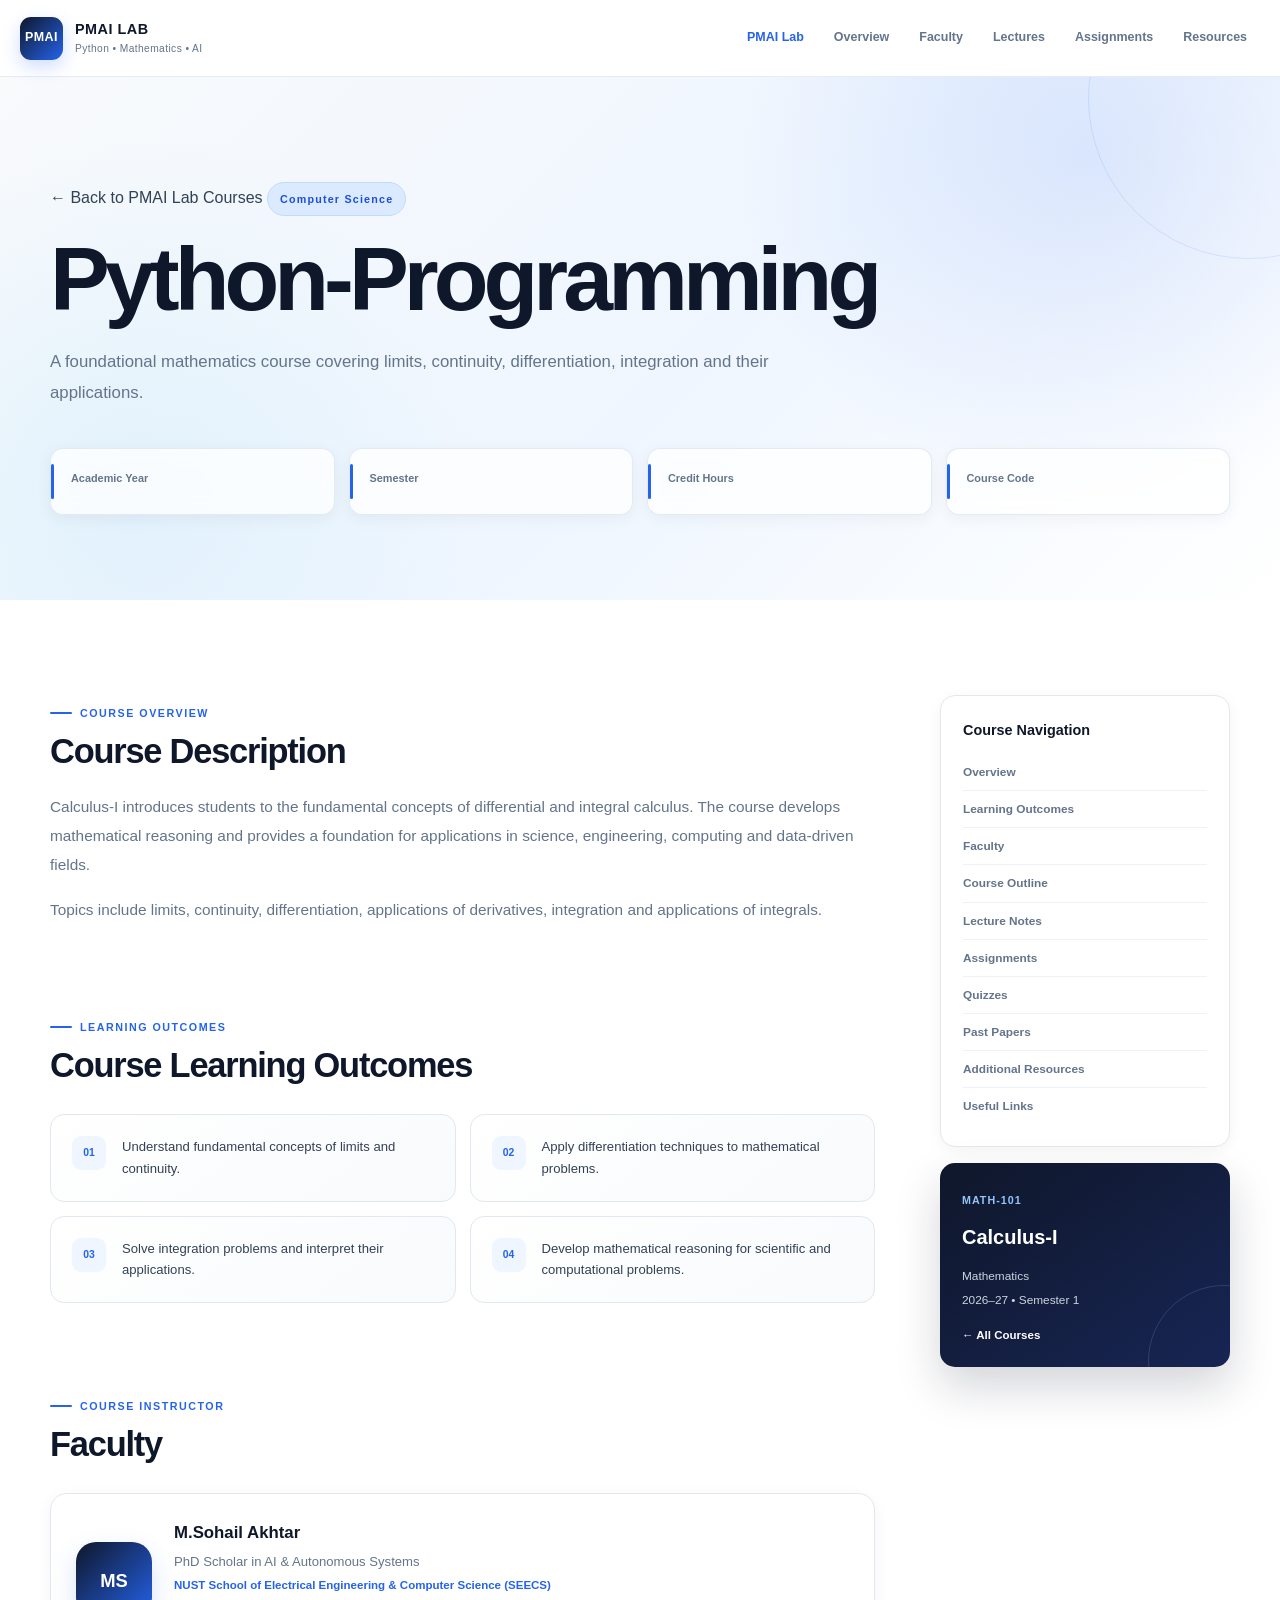
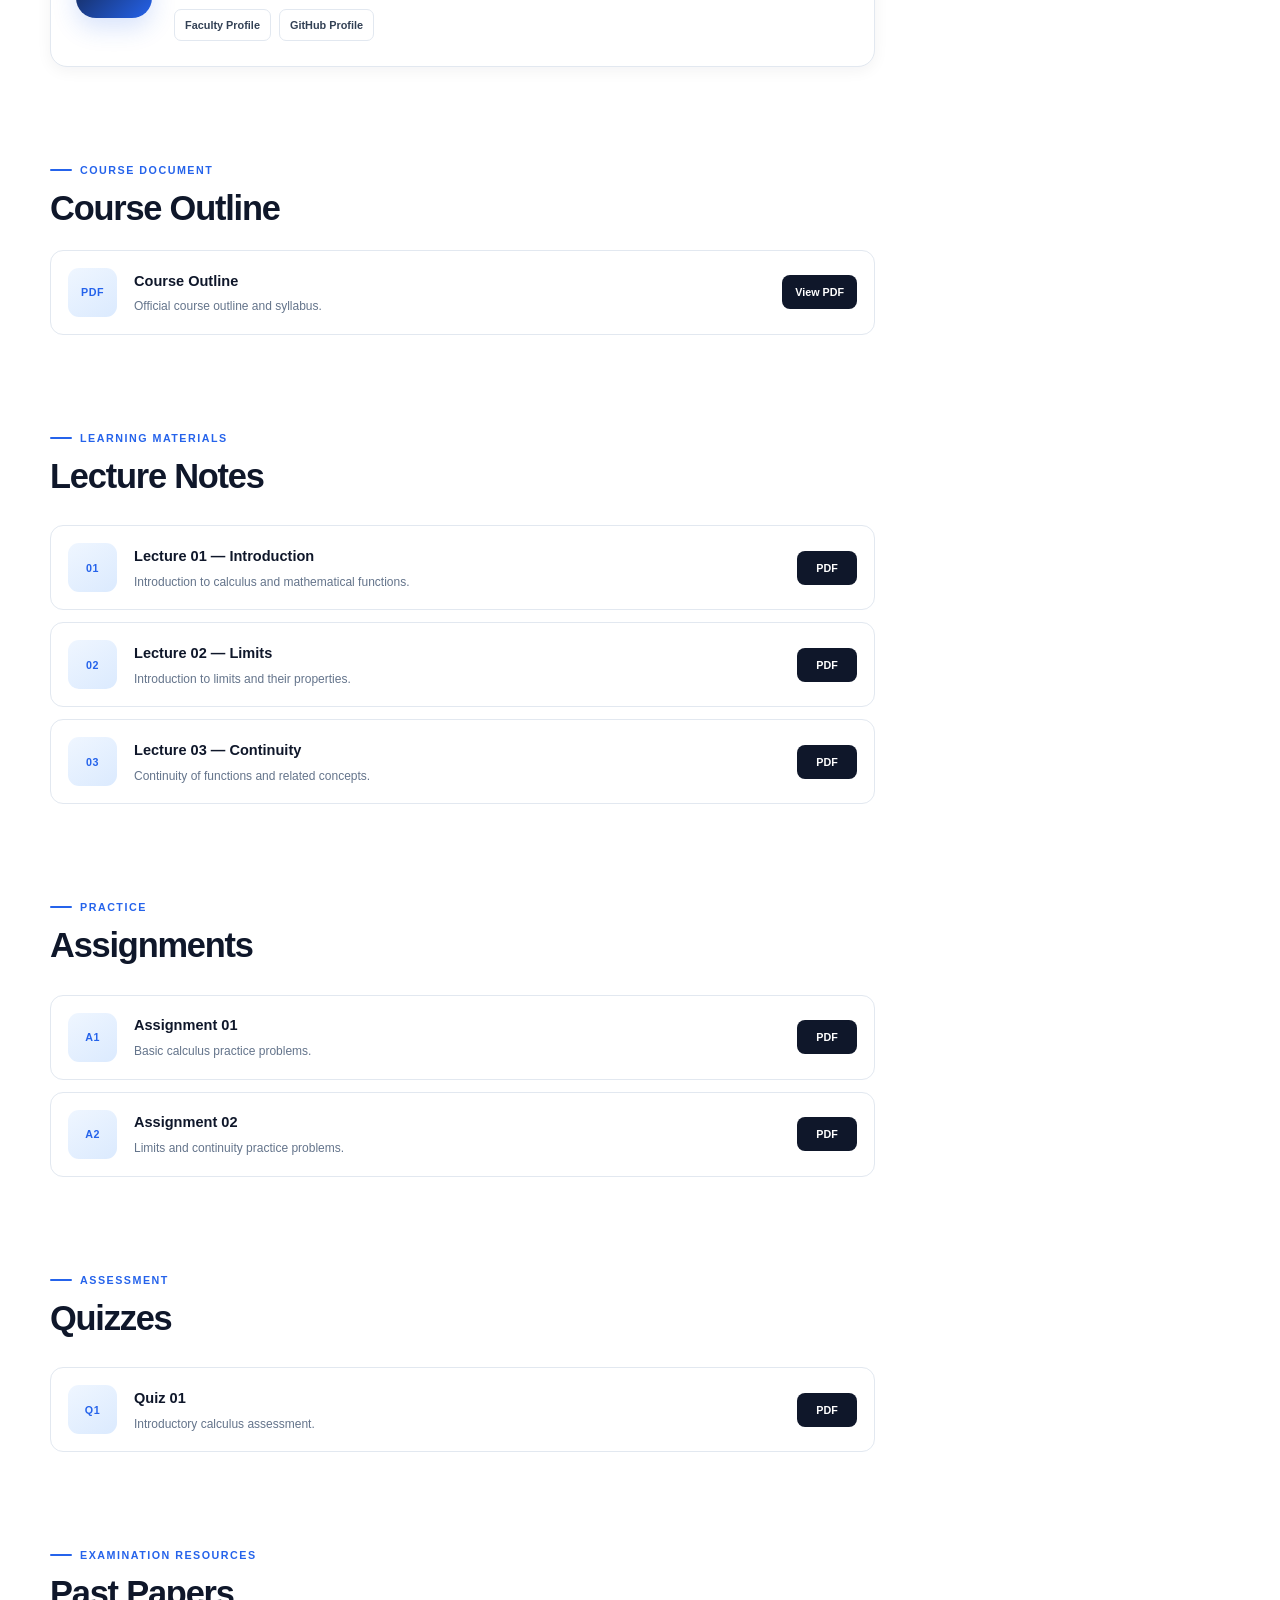
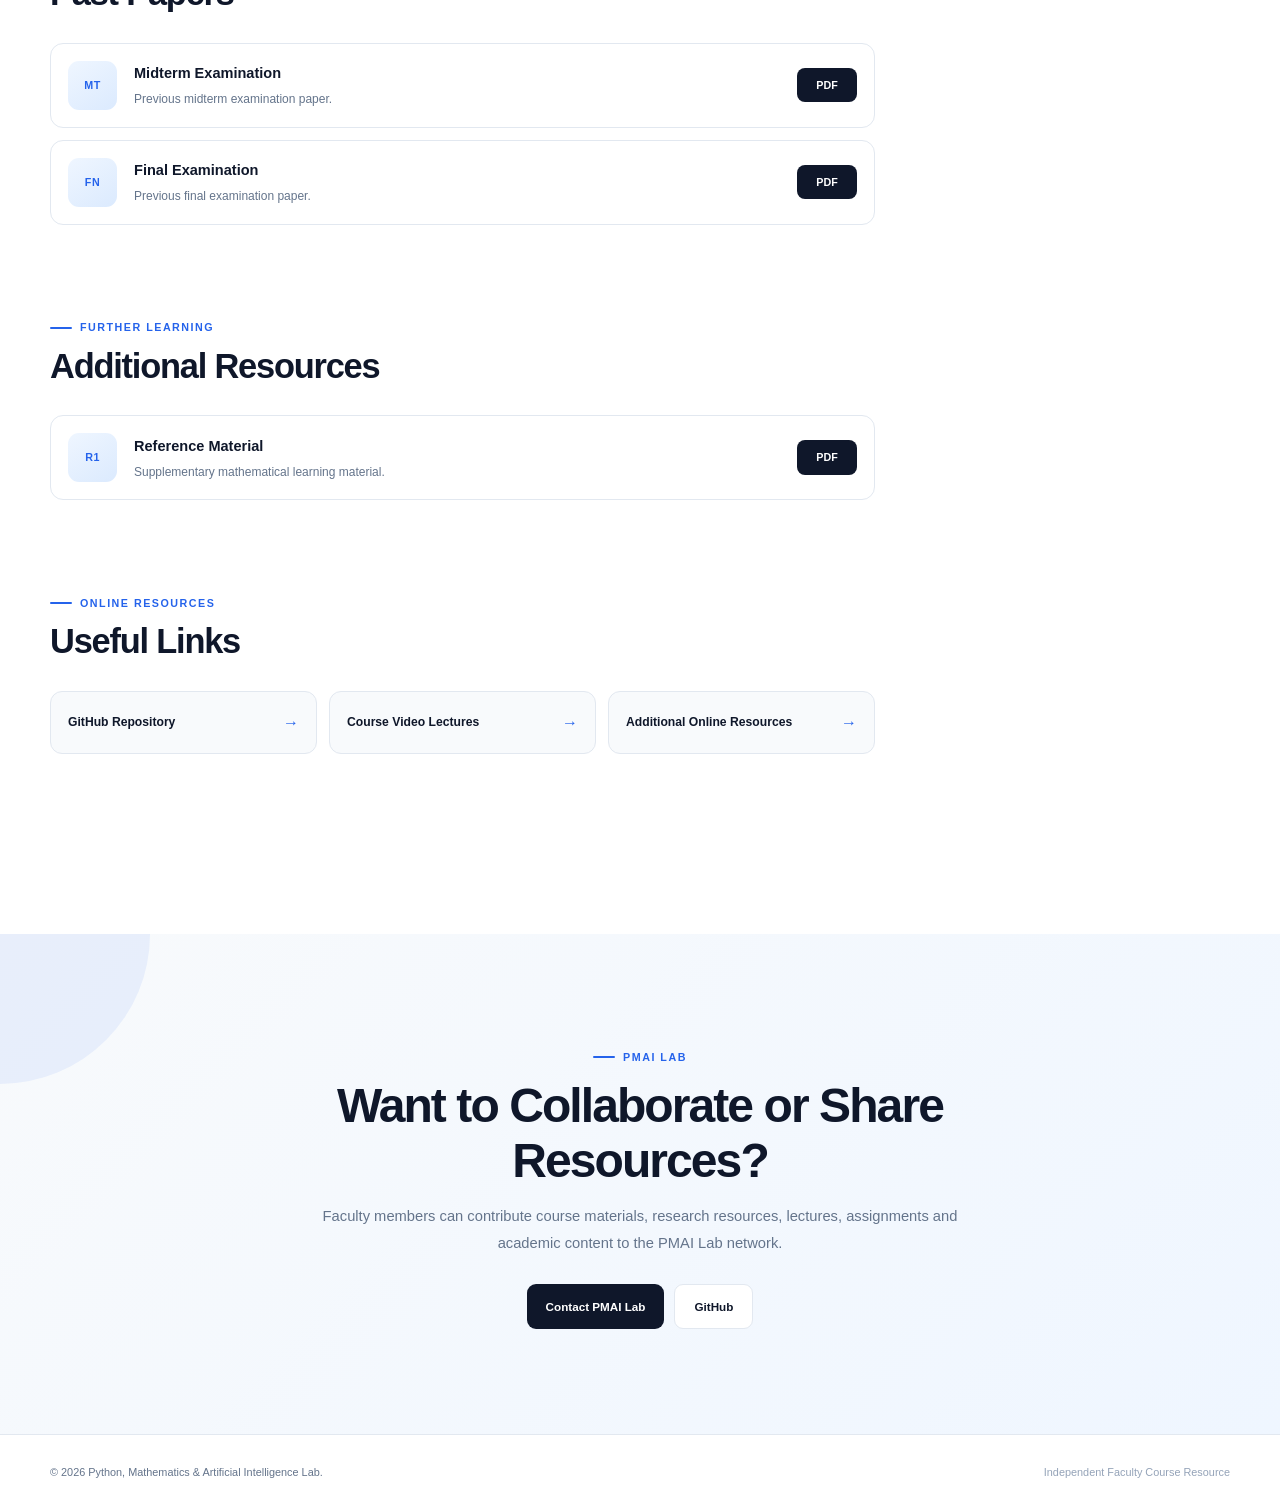
==== index.html @ dc4dfc59 "Revise PMAI Lab link and class attributes Updated PMAI Lab link and modified class names for better " ====
<!DOCTYPE html>
<html lang="en">

<head>

    <!-- =====================================================
         PMAI LAB — PORTABLE COURSE PAGE
         Version 1.0
    ====================================================== -->

    <meta charset="UTF-8">

    <meta name="viewport"
          content="width=device-width, initial-scale=1.0">

    <!-- =====================================================
         EDIT COURSE INFORMATION HERE
    ====================================================== -->

    <title>
        Python-Programming | PMAI Lab
    </title>

    <meta name="description"
          content="Python-Programming course page. Access course outline, lecture notes, assignments, quizzes, past papers and additional resources.">

    <meta name="keywords"
          content="Python-Programming, Computer Science, PMAI Lab, lecture notes, assignments, quizzes">

    <meta name="author"
          content="PMAI Lab Faculty">

    <meta name="robots"
          content="index, follow">


    <!-- =====================================================
         CSS
         IMPORTANT:
         Keep course-page.css in the SAME folder.
    ====================================================== -->

    <link rel="stylesheet"
          href="course-page.css">


</head>


<body>


    <!-- =====================================================
                         NAVIGATION
    ====================================================== -->

    <header class="course-header">

        <nav class="course-navbar">

            <div class="course-nav-container">


                <!-- =================================================
                             PMAI LAB BRAND
                ================================================== -->

                <a href="https://python-mathematics-ai-lab.github.io/courses/"
                   class="course-brand">

                    <span class="brand-symbol">
                        PMAI
                    </span>

                    <span class="brand-text">

                        <strong>
                            PMAI LAB
                        </strong>

                        <small>
                            Python • Mathematics • AI
                        </small>

                    </span>

                </a>


                <!-- =================================================
                             MOBILE MENU
                ================================================== -->

                <button
                    class="course-menu-toggle"
                    id="course-menu-toggle"
                    type="button"
                    aria-label="Open navigation menu"
                    aria-expanded="false">

                    ☰

                </button>


                <!-- =================================================
                             NAVIGATION LINKS
                ================================================== -->

                <ul class="course-nav-menu"
                    id="course-nav-menu">

                    <li>
    <a href="https://python-mathematics-ai-lab.github.io/"
       class="PMAI Lab"
       target="_blank"
       rel="noopener noreferrer">
        PMAI Lab
    </a>
</li>

                    <li>
                        <a href="#overview">
                            Overview
                        </a>
                    </li>

                    <li>
                        <a href="#faculty">
                            Faculty
                        </a>
                    </li>

                    <li>
                        <a href="#lectures">
                            Lectures
                        </a>
                    </li>

                    <li>
                        <a href="#assignments">
                            Assignments
                        </a>
                    </li>

                    <li>
                        <a href="#resources">
                            Resources
                        </a>
                    </li>

                </ul>

            </div>

        </nav>

    </header>



    <!-- =====================================================
                         MAIN CONTENT
    ====================================================== -->

    <main>


        <!-- =================================================
                         COURSE HERO
        ================================================== -->

        <section class="course-page-hero">

            <div class="course-container">


                <!-- BACK TO PMAI LAB -->

                <a
                    href="https://python-mathematics-ai-lab.github.io/courses.html"
                    class="Course"
   target="_blank"
   rel="noopener noreferrer">
     

                    ← Back to PMAI Lab Courses

                </a>


                <!-- COURSE CATEGORY -->

                <span class="course-label">
                    Computer Science
                </span>


                <!-- COURSE TITLE -->

                <h1>
                    Python-Programming
                </h1>


                <!-- COURSE CODE -->

                <p class="course-code">
                    
                </p>


                <!-- COURSE INTRODUCTION -->

                <p class="course-introduction">

                    A foundational mathematics course covering
                    limits, continuity, differentiation,
                    integration and their applications.

                </p>


                <!-- =================================================
                             COURSE META
                ================================================== -->

                <div class="course-meta-grid">


                    <div class="meta-card">

                        <span>
                            Academic Year
                        </span>

                        <strong>
                            
                        </strong>

                    </div>


                    <div class="meta-card">

                        <span>
                            Semester
                        </span>

                        <strong>
                            
                        </strong>

                    </div>


                    <div class="meta-card">

                        <span>
                            Credit Hours
                        </span>

                        <strong>
                            
                        </strong>

                    </div>


                    <div class="meta-card">

                        <span>
                            Course Code
                        </span>

                        <strong>
                            
                        </strong>

                    </div>


                </div>

            </div>

        </section>



        <!-- =================================================
                         COURSE BODY
        ================================================== -->

        <section class="course-information">

            <div class="course-container">

                <div class="course-layout">


                    <!-- =================================================
                             MAIN CONTENT
                    ================================================== -->

                    <div class="course-main">


                        <!-- =================================================
                             OVERVIEW
                        ================================================== -->

                        <section
                            id="overview"
                            class="course-section">

                            <span class="section-label">
                                COURSE OVERVIEW
                            </span>

                            <h2>
                                Course Description
                            </h2>

                            <p>
                                Calculus-I introduces students to
                                the fundamental concepts of
                                differential and integral calculus.
                                The course develops mathematical
                                reasoning and provides a foundation
                                for applications in science,
                                engineering, computing and
                                data-driven fields.
                            </p>

                            <p>
                                Topics include limits, continuity,
                                differentiation, applications of
                                derivatives, integration and
                                applications of integrals.
                            </p>

                        </section>



                        <!-- =================================================
                             LEARNING OUTCOMES
                        ================================================== -->

                        <section
                            id="outcomes"
                            class="course-section">

                            <span class="section-label">
                                LEARNING OUTCOMES
                            </span>

                            <h2>
                                Course Learning Outcomes
                            </h2>


                            <div class="outcomes-list">


                                <div class="outcome-card">

                                    <span>
                                        01
                                    </span>

                                    <p>
                                        Understand fundamental
                                        concepts of limits and
                                        continuity.
                                    </p>

                                </div>


                                <div class="outcome-card">

                                    <span>
                                        02
                                    </span>

                                    <p>
                                        Apply differentiation
                                        techniques to mathematical
                                        problems.
                                    </p>

                                </div>


                                <div class="outcome-card">

                                    <span>
                                        03
                                    </span>

                                    <p>
                                        Solve integration problems
                                        and interpret their
                                        applications.
                                    </p>

                                </div>


                                <div class="outcome-card">

                                    <span>
                                        04
                                    </span>

                                    <p>
                                        Develop mathematical
                                        reasoning for scientific
                                        and computational problems.
                                    </p>

                                </div>


                            </div>

                        </section>



                        <!-- =================================================
                             FACULTY
                        ================================================== -->

                        <section
                            id="faculty"
                            class="course-section">

                            <span class="section-label">
                                COURSE INSTRUCTOR
                            </span>

                            <h2>
                                Faculty
                            </h2>


                            <div class="faculty-card">


                                <div class="faculty-avatar">
                                    MS
                                </div>


                                <div class="faculty-information">

                                    <h3>
                                        M.Sohail Akhtar
                                    </h3>

                                    <p>
                                        PhD Scholar in AI & Autonomous Systems
                                    </p>

                                    <span>
                                        NUST School of Electrical Engineering & Computer Science (SEECS)
                                    </span>


                                    <!-- =================================================
                                         OPTIONAL FACULTY PROFILE
                                    ================================================== -->

                                    <div class="faculty-links">

    <a href="https://msohailakhtar.github.io/"
       target="_blank"
       rel="noopener">
        Faculty Profile
    </a>

    <a href="https://github.com/msohailakhtar"
       target="_blank"
       rel="noopener">
        GitHub Profile
    </a>

</div>

                                </div>

                            </div>

                        </section>



                        <!-- =================================================
                             COURSE OUTLINE
                        ================================================== -->

                        <section
                            id="outline"
                            class="course-section">

                            <span class="section-label">
                                COURSE DOCUMENT
                            </span>

                            <h2>
                                Course Outline
                            </h2>


                            <div class="resource-card">


                                <div class="resource-icon">
                                    PDF
                                </div>


                                <div class="resource-information">

                                    <h3>
                                        Course Outline
                                    </h3>

                                    <p>
                                        Official course outline
                                        and syllabus.
                                    </p>

                                </div>


                                <a
                                    href="course-outline.pdf"
                                    class="resource-button"
                                    target="_blank"
                                    rel="noopener">

                                    View PDF

                                </a>

                            </div>

                        </section>



                        <!-- =================================================
                             LECTURES
                        ================================================== -->

                        <section
                            id="lectures"
                            class="course-section">

                            <span class="section-label">
                                LEARNING MATERIALS
                            </span>

                            <h2>
                                Lecture Notes
                            </h2>


                            <div class="resource-list">


                                <!-- LECTURE 01 -->

                                <div class="resource-card">

                                    <div class="resource-icon">
                                        01
                                    </div>

                                    <div class="resource-information">

                                        <h3>
                                            Lecture 01 — Introduction
                                        </h3>

                                        <p>
                                            Introduction to calculus
                                            and mathematical functions.
                                        </p>

                                    </div>

                                    <a
                                        href="lectures/lecture-01.pdf"
                                        class="resource-button"
                                        target="_blank"
                                        rel="noopener">

                                        PDF

                                    </a>

                                </div>



                                <!-- LECTURE 02 -->

                                <div class="resource-card">

                                    <div class="resource-icon">
                                        02
                                    </div>

                                    <div class="resource-information">

                                        <h3>
                                            Lecture 02 — Limits
                                        </h3>

                                        <p>
                                            Introduction to limits
                                            and their properties.
                                        </p>

                                    </div>

                                    <a
                                        href="lectures/lecture-02.pdf"
                                        class="resource-button"
                                        target="_blank"
                                        rel="noopener">

                                        PDF

                                    </a>

                                </div>



                                <!-- LECTURE 03 -->

                                <div class="resource-card">

                                    <div class="resource-icon">
                                        03
                                    </div>

                                    <div class="resource-information">

                                        <h3>
                                            Lecture 03 — Continuity
                                        </h3>

                                        <p>
                                            Continuity of functions
                                            and related concepts.
                                        </p>

                                    </div>

                                    <a
                                        href="lectures/lecture-03.pdf"
                                        class="resource-button"
                                        target="_blank"
                                        rel="noopener">

                                        PDF

                                    </a>

                                </div>


                            </div>

                        </section>



                        <!-- =================================================
                             ASSIGNMENTS
                        ================================================== -->

                        <section
                            id="assignments"
                            class="course-section">

                            <span class="section-label">
                                PRACTICE
                            </span>

                            <h2>
                                Assignments
                            </h2>


                            <div class="resource-list">


                                <div class="resource-card">

                                    <div class="resource-icon">
                                        A1
                                    </div>

                                    <div class="resource-information">

                                        <h3>
                                            Assignment 01
                                        </h3>

                                        <p>
                                            Basic calculus practice
                                            problems.
                                        </p>

                                    </div>

                                    <a
                                        href="assignments/assignment-01.pdf"
                                        class="resource-button"
                                        target="_blank"
                                        rel="noopener">

                                        PDF

                                    </a>

                                </div>



                                <div class="resource-card">

                                    <div class="resource-icon">
                                        A2
                                    </div>

                                    <div class="resource-information">

                                        <h3>
                                            Assignment 02
                                        </h3>

                                        <p>
                                            Limits and continuity
                                            practice problems.
                                        </p>

                                    </div>

                                    <a
                                        href="assignments/assignment-02.pdf"
                                        class="resource-button"
                                        target="_blank"
                                        rel="noopener">

                                        PDF

                                    </a>

                                </div>


                            </div>

                        </section>



                        <!-- =================================================
                             QUIZZES
                        ================================================== -->

                        <section
                            id="quizzes"
                            class="course-section">

                            <span class="section-label">
                                ASSESSMENT
                            </span>

                            <h2>
                                Quizzes
                            </h2>


                            <div class="resource-list">


                                <div class="resource-card">

                                    <div class="resource-icon">
                                        Q1
                                    </div>

                                    <div class="resource-information">

                                        <h3>
                                            Quiz 01
                                        </h3>

                                        <p>
                                            Introductory calculus
                                            assessment.
                                        </p>

                                    </div>

                                    <a
                                        href="quizzes/quiz-01.pdf"
                                        class="resource-button"
                                        target="_blank"
                                        rel="noopener">

                                        PDF

                                    </a>

                                </div>


                            </div>

                        </section>



                        <!-- =================================================
                             PAST PAPERS
                        ================================================== -->

                        <section
                            id="past-papers"
                            class="course-section">

                            <span class="section-label">
                                EXAMINATION RESOURCES
                            </span>

                            <h2>
                                Past Papers
                            </h2>


                            <div class="resource-list">


                                <div class="resource-card">

                                    <div class="resource-icon">
                                        MT
                                    </div>

                                    <div class="resource-information">

                                        <h3>
                                            Midterm Examination
                                        </h3>

                                        <p>
                                            Previous midterm
                                            examination paper.
                                        </p>

                                    </div>

                                    <a
                                        href="past-papers/midterm.pdf"
                                        class="resource-button"
                                        target="_blank"
                                        rel="noopener">

                                        PDF

                                    </a>

                                </div>



                                <div class="resource-card">

                                    <div class="resource-icon">
                                        FN
                                    </div>

                                    <div class="resource-information">

                                        <h3>
                                            Final Examination
                                        </h3>

                                        <p>
                                            Previous final
                                            examination paper.
                                        </p>

                                    </div>

                                    <a
                                        href="past-papers/final.pdf"
                                        class="resource-button"
                                        target="_blank"
                                        rel="noopener">

                                        PDF

                                    </a>

                                </div>


                            </div>

                        </section>



                        <!-- =================================================
                             ADDITIONAL RESOURCES
                        ================================================== -->

                        <section
                            id="resources"
                            class="course-section">

                            <span class="section-label">
                                FURTHER LEARNING
                            </span>

                            <h2>
                                Additional Resources
                            </h2>


                            <div class="resource-list">


                                <div class="resource-card">

                                    <div class="resource-icon">
                                        R1
                                    </div>

                                    <div class="resource-information">

                                        <h3>
                                            Reference Material
                                        </h3>

                                        <p>
                                            Supplementary mathematical
                                            learning material.
                                        </p>

                                    </div>

                                    <a
                                        href="additional-resources/reference-material.pdf"
                                        class="resource-button"
                                        target="_blank"
                                        rel="noopener">

                                        PDF

                                    </a>

                                </div>


                            </div>

                        </section>



                        <!-- =================================================
                             EXTERNAL LINKS
                        ================================================== -->

                        <section
                            id="links"
                            class="course-section">

                            <span class="section-label">
                                ONLINE RESOURCES
                            </span>

                            <h2>
                                Useful Links
                            </h2>


                            <div class="external-links">


                                <a
                                    href="#"
                                    target="_blank"
                                    rel="noopener">

                                    <span>
                                        GitHub Repository
                                    </span>

                                    <strong>
                                        →
                                    </strong>

                                </a>


                                <a
                                    href="#"
                                    target="_blank"
                                    rel="noopener">

                                    <span>
                                        Course Video Lectures
                                    </span>

                                    <strong>
                                        →
                                    </strong>

                                </a>


                                <a
                                    href="#"
                                    target="_blank"
                                    rel="noopener">

                                    <span>
                                        Additional Online Resources
                                    </span>

                                    <strong>
                                        →
                                    </strong>

                                </a>


                            </div>

                        </section>


                    </div>



                    <!-- =================================================
                             SIDEBAR
                    ================================================== -->

                    <aside class="course-sidebar">


                        <!-- NAVIGATION -->

                        <div class="sidebar-card">

                            <h3>
                                Course Navigation
                            </h3>


                            <a href="#overview">
                                Overview
                            </a>

                            <a href="#outcomes">
                                Learning Outcomes
                            </a>

                            <a href="#faculty">
                                Faculty
                            </a>

                            <a href="#outline">
                                Course Outline
                            </a>

                            <a href="#lectures">
                                Lecture Notes
                            </a>

                            <a href="#assignments">
                                Assignments
                            </a>

                            <a href="#quizzes">
                                Quizzes
                            </a>

                            <a href="#past-papers">
                                Past Papers
                            </a>

                            <a href="#resources">
                                Additional Resources
                            </a>

                            <a href="#links">
                                Useful Links
                            </a>

                        </div>



                        <!-- COURSE SUMMARY -->

                        <div class="sidebar-card sidebar-highlight">

                            <span>
                                MATH-101
                            </span>

                            <h3>
                                Calculus-I
                            </h3>

                            <p>
                                Mathematics
                            </p>

                            <p>
                                2026–27 • Semester 1
                            </p>


                            <a
                                href="https://python-mathematics-ai-lab.github.io/courses/courses.html">

                                ← All Courses

                            </a>

                        </div>


                    </aside>


                </div>

            </div>

        </section>



        <!-- =================================================
                             COLLABORATION CTA
        ================================================== -->

        <section class="course-cta">

            <div class="course-container">


                <span class="section-label">
                    PMAI LAB
                </span>


                <h2>
                    Want to Collaborate or Share Resources?
                </h2>


                <p>
                    Faculty members can contribute course
                    materials, research resources, lectures,
                    assignments and academic content to the
                    PMAI Lab network.
                </p>


                <div class="cta-actions">


                    <a
                        href="https://python-mathematics-ai-lab.github.io/courses/contact.html"
                        class="cta-primary">

                        Contact PMAI Lab

                    </a>


                    <a
                        href="https://github.com/"
                        target="_blank"
                        rel="noopener"
                        class="cta-secondary">

                        GitHub

                    </a>


                </div>

            </div>

        </section>


    </main>



    <!-- =====================================================
                         FOOTER
    ====================================================== -->

    <footer class="course-footer">

        <div class="course-container">

            <p>
                © 2026 Python, Mathematics & Artificial
                Intelligence Lab.
            </p>

            <p>
                Independent Faculty Course Resource
            </p>

        </div>

    </footer>



    <!-- =====================================================
                         JAVASCRIPT
         Portable — no external JS dependency.
    ====================================================== -->

    <script>

        document.addEventListener(
            "DOMContentLoaded",
            function () {

                const menuToggle =
                    document.getElementById(
                        "course-menu-toggle"
                    );

                const navMenu =
                    document.getElementById(
                        "course-nav-menu"
                    );


                if (menuToggle && navMenu) {

                    menuToggle.addEventListener(
                        "click",
                        function () {

                            const isOpen =
                                navMenu.classList.toggle(
                                    "is-open"
                                );

                            menuToggle.setAttribute(
                                "aria-expanded",
                                isOpen
                            );

                        }
                    );


                    navMenu
                        .querySelectorAll("a")
                        .forEach(function (link) {

                            link.addEventListener(
                                "click",
                                function () {

                                    navMenu.classList.remove(
                                        "is-open"
                                    );

                                    menuToggle.setAttribute(
                                        "aria-expanded",
                                        "false"
                                    );

                                }
                            );

                        });

                }


                /* =================================================
                   SMOOTH SCROLL
                ================================================== */

                document
                    .querySelectorAll(
                        'a[href^="#"]'
                    )
                    .forEach(function (link) {

                        link.addEventListener(
                            "click",
                            function (event) {

                                const targetId =
                                    this.getAttribute(
                                        "href"
                                    );

                                if (
                                    targetId &&
                                    targetId !== "#"
                                ) {

                                    const target =
                                        document.querySelector(
                                            targetId
                                        );

                                    if (target) {

                                        event.preventDefault();

                                        target.scrollIntoView({
                                            behavior: "smooth",
                                            block: "start"
                                        });

                                    }

                                }

                            }
                        );

                    });

            }
        );

    </script>


</body>

</html>
---- course-page.css ----
/* =========================================================
   PMAI LAB — PORTABLE MASTER COURSE PAGE
   Premium Academic Design
   Version 2.0

   Designed for:
   - Faculty GitHub Pages
   - Independent course repositories
   - PMAI Lab academic network

   No external CSS dependency
========================================================= */


/* =========================================================
   01. ROOT VARIABLES
========================================================= */

:root {

    --primary: #0f172a;
    --primary-soft: #1e293b;

    --accent: #2563eb;
    --accent-dark: #1d4ed8;
    --accent-light: #eff6ff;

    --text: #334155;
    --text-light: #64748b;

    --white: #ffffff;

    --surface: #f8fafc;
    --surface-soft: #f1f5f9;

    --border: #e2e8f0;
    --border-light: #eef2f7;

    --success: #059669;

    --shadow-sm:
        0 4px 15px rgba(15, 23, 42, 0.05);

    --shadow:
        0 12px 35px rgba(15, 23, 42, 0.08);

    --shadow-lg:
        0 25px 70px rgba(15, 23, 42, 0.12);

    --radius-sm: 8px;
    --radius: 14px;
    --radius-lg: 22px;

    --container: 1180px;

}


/* =========================================================
   02. RESET
========================================================= */

* {
    margin: 0;
    padding: 0;
    box-sizing: border-box;
}


html {
    scroll-behavior: smooth;
}


body {

    font-family:
        Inter,
        -apple-system,
        BlinkMacSystemFont,
        "Segoe UI",
        Roboto,
        Arial,
        sans-serif;

    background: var(--white);

    color: var(--text);

    line-height: 1.7;

    -webkit-font-smoothing: antialiased;

}


a {
    color: inherit;
    text-decoration: none;
}


button,
input,
textarea,
select {
    font: inherit;
}


/* =========================================================
   03. GLOBAL CONTAINER
========================================================= */

.course-container {

    width: min(
        calc(100% - 40px),
        var(--container)
    );

    margin: 0 auto;

}


/* =========================================================
   04. HEADER
========================================================= */

.course-header {

    position: sticky;

    top: 0;

    z-index: 1000;

    background:
        rgba(255, 255, 255, 0.94);

    border-bottom:
        1px solid rgba(226, 232, 240, 0.8);

    backdrop-filter:
        blur(16px);

    -webkit-backdrop-filter:
        blur(16px);

}


/* =========================================================
   NAVBAR
========================================================= */

.course-navbar {
    width: 100%;
}


.course-nav-container {

    width: min(
        calc(100% - 40px),
        1250px
    );

    min-height: 76px;

    margin: 0 auto;

    display: flex;

    align-items: center;

    justify-content: space-between;

    gap: 30px;

}


/* =========================================================
   BRAND
========================================================= */

.course-brand {

    display: flex;

    align-items: center;

    gap: 12px;

    flex-shrink: 0;

}


.brand-symbol {

    width: 43px;
    height: 43px;

    display: flex;

    align-items: center;
    justify-content: center;

    border-radius: 11px;

    background:
        linear-gradient(
            135deg,
            #0f172a,
            #2563eb
        );

    color: white;

    font-size: 0.78rem;

    font-weight: 900;

    letter-spacing: 0.5px;

    box-shadow:
        0 7px 18px
        rgba(37, 99, 235, 0.22);

}


.brand-text {

    display: flex;

    flex-direction: column;

    line-height: 1.1;

}


.brand-text strong {

    color: var(--primary);

    font-size: 0.9rem;

    letter-spacing: 0.5px;

}


.brand-text small {

    margin-top: 5px;

    color: var(--text-light);

    font-size: 0.64rem;

    letter-spacing: 0.4px;

}


/* =========================================================
   NAVIGATION
========================================================= */

.course-nav-menu {

    display: flex;

    align-items: center;

    gap: 4px;

    list-style: none;

}


.course-nav-menu a {

    display: inline-flex;

    align-items: center;

    padding: 9px 13px;

    border-radius: 8px;

    color: var(--text-light);

    font-size: 0.78rem;

    font-weight: 650;

    transition:
        color 0.2s ease,
        background 0.2s ease,
        transform 0.2s ease;

}


.course-nav-menu a:hover {

    color: var(--accent);

    background: var(--accent-light);

}


.course-nav-menu li:first-child a {

    color: var(--accent);

}


/* =========================================================
   MOBILE MENU
========================================================= */

.course-menu-toggle {

    display: none;

    width: 42px;
    height: 42px;

    border:
        1px solid var(--border);

    border-radius: 9px;

    background: white;

    color: var(--primary);

    cursor: pointer;

    font-size: 1.1rem;

}


/* =========================================================
   05. HERO
========================================================= */

.course-page-hero {

    position: relative;

    overflow: hidden;

    padding:
        105px 0 85px;

    background:

        radial-gradient(
            circle at 85% 15%,
            rgba(37, 99, 235, 0.12),
            transparent 30%
        ),

        radial-gradient(
            circle at 10% 80%,
            rgba(14, 165, 233, 0.08),
            transparent 30%
        ),

        linear-gradient(
            135deg,
            #f8fafc 0%,
            #eff6ff 55%,
            #ffffff 100%
        );

}


.course-page-hero::before {

    content: "";

    position: absolute;

    width: 320px;
    height: 320px;

    right: -130px;
    top: -140px;

    border-radius: 50%;

    border:
        1px solid
        rgba(37, 99, 235, 0.12);

}


.course-page-hero .course-container {

    position: relative;

    z-index: 2;

}


/* =========================================================
   BACK LINK
========================================================= */

.back-link {

    display: inline-flex;

    align-items: center;

    gap: 8px;

    margin-bottom: 32px;

    padding: 8px 13px;

    border:
        1px solid
        rgba(37, 99, 235, 0.15);

    border-radius: 999px;

    background:
        rgba(255, 255, 255, 0.7);

    color: var(--accent);

    font-size: 0.76rem;

    font-weight: 750;

    transition:
        background 0.2s ease,
        transform 0.2s ease;

}


.back-link:hover {

    background: white;

    transform: translateX(-3px);

}


/* =========================================================
   COURSE LABEL
========================================================= */

.course-label {

    display: inline-flex;

    align-items: center;

    padding: 7px 12px;

    border:
        1px solid
        #bfdbfe;

    border-radius: 999px;

    background:
        #dbeafe;

    color:
        #1d4ed8;

    font-size: 0.67rem;

    font-weight: 850;

    letter-spacing: 1.2px;

}


/* =========================================================
   HERO TITLE
========================================================= */

.course-page-hero h1 {

    max-width: 850px;

    margin-top: 20px;

    color: var(--primary);

    font-size:
        clamp(3rem, 7vw, 5.8rem);

    font-weight: 850;

    letter-spacing: -0.055em;

    line-height: 0.98;

}


.course-code {

    margin-top: 18px;

    color: var(--accent);

    font-size: 0.95rem;

    font-weight: 850;

    letter-spacing: 1.2px;

}


.course-introduction {

    max-width: 760px;

    margin-top: 22px;

    color: var(--text-light);

    font-size: 1.05rem;

    line-height: 1.85;

}


/* =========================================================
   COURSE META
========================================================= */

.course-meta-grid {

    display: grid;

    grid-template-columns:
        repeat(4, 1fr);

    gap: 14px;

    margin-top: 40px;

}


.meta-card {

    position: relative;

    padding: 20px;

    border:
        1px solid
        rgba(226, 232, 240, 0.9);

    border-radius: 13px;

    background:
        rgba(255, 255, 255, 0.78);

    box-shadow:
        var(--shadow-sm);

    backdrop-filter:
        blur(8px);

}


.meta-card::before {

    content: "";

    position: absolute;

    left: 0;
    top: 15px;
    bottom: 15px;

    width: 3px;

    border-radius: 5px;

    background:
        var(--accent);

}


.meta-card span {

    display: block;

    margin-bottom: 6px;

    color: var(--text-light);

    font-size: 0.68rem;

    font-weight: 600;

}


.meta-card strong {

    color: var(--primary);

    font-size: 0.9rem;

    font-weight: 800;

}


/* =========================================================
   06. COURSE INFORMATION
========================================================= */

.course-information {

    padding: 95px 0;

    background: white;

}


.course-layout {

    display: grid;

    grid-template-columns:
        minmax(0, 1fr)
        290px;

    gap: 65px;

    align-items: start;

}


.course-main {

    min-width: 0;

}


/* =========================================================
   SECTION
========================================================= */

.course-section {

    position: relative;

    margin-bottom: 85px;

    scroll-margin-top: 110px;

}


.section-label {

    display: inline-flex;

    align-items: center;

    gap: 8px;

    color: var(--accent);

    font-size: 0.67rem;

    font-weight: 850;

    letter-spacing: 1.5px;

}


.section-label::before {

    content: "";

    width: 22px;
    height: 2px;

    border-radius: 3px;

    background: var(--accent);

}


.course-section h2 {

    margin-top: 9px;

    margin-bottom: 20px;

    color: var(--primary);

    font-size: 2.15rem;

    font-weight: 820;

    letter-spacing: -0.035em;

    line-height: 1.2;

}


.course-section > p {

    max-width: 820px;

    color: var(--text-light);

    font-size: 0.96rem;

    line-height: 1.9;

}


.course-section > p + p {

    margin-top: 15px;

}


/* =========================================================
   07. LEARNING OUTCOMES
========================================================= */

.outcomes-list {

    display: grid;

    grid-template-columns:
        repeat(2, 1fr);

    gap: 14px;

    margin-top: 28px;

}


.outcome-card {

    display: flex;

    align-items: flex-start;

    gap: 16px;

    padding: 21px;

    border:
        1px solid
        var(--border);

    border-radius: 14px;

    background:
        linear-gradient(
            145deg,
            #ffffff,
            #f8fafc
        );

    transition:
        transform 0.25s ease,
        border-color 0.25s ease,
        box-shadow 0.25s ease;

}


.outcome-card:hover {

    transform: translateY(-4px);

    border-color:
        #bfdbfe;

    box-shadow:
        var(--shadow);

}


.outcome-card > span {

    width: 34px;
    height: 34px;

    flex-shrink: 0;

    display: flex;

    align-items: center;
    justify-content: center;

    border-radius: 9px;

    background:
        var(--accent-light);

    color: var(--accent);

    font-size: 0.65rem;

    font-weight: 900;

}


.outcome-card p {

    color: var(--text);

    font-size: 0.82rem;

    line-height: 1.65;

}


/* =========================================================
   08. FACULTY CARD
========================================================= */

.faculty-card {

    display: flex;

    align-items: center;

    gap: 22px;

    margin-top: 28px;

    padding: 25px;

    border:
        1px solid
        var(--border);

    border-radius: 17px;

    background: white;

    box-shadow:
        var(--shadow-sm);

}


.faculty-avatar {

    width: 76px;
    height: 76px;

    flex-shrink: 0;

    display: flex;

    align-items: center;
    justify-content: center;

    border-radius: 20px;

    background:
        linear-gradient(
            135deg,
            var(--primary),
            var(--accent)
        );

    color: white;

    font-size: 1.15rem;

    font-weight: 900;

    box-shadow:
        0 10px 25px
        rgba(37, 99, 235, 0.18);

}


.faculty-information h3 {

    color: var(--primary);

    font-size: 1.05rem;

}


.faculty-information p {

    margin-top: 3px;

    color: var(--text-light);

    font-size: 0.82rem;

}


.faculty-information > span {

    display: block;

    margin-top: 3px;

    color: var(--accent);

    font-size: 0.72rem;

    font-weight: 750;

}


.faculty-links {

    display: flex;

    flex-wrap: wrap;

    gap: 8px;

    margin-top: 13px;

}


.faculty-links a {

    padding: 6px 10px;

    border:
        1px solid
        var(--border);

    border-radius: 7px;

    color: var(--text);

    font-size: 0.68rem;

    font-weight: 700;

    transition: 0.2s ease;

}


.faculty-links a:hover {

    border-color:
        #bfdbfe;

    background:
        var(--accent-light);

    color:
        var(--accent);

}


/* =========================================================
   09. RESOURCE LIST
========================================================= */

.resource-list {

    display: flex;

    flex-direction: column;

    gap: 12px;

    margin-top: 28px;

}


/* =========================================================
   RESOURCE CARD
========================================================= */

.resource-card {

    position: relative;

    display: flex;

    align-items: center;

    gap: 17px;

    padding: 17px;

    border:
        1px solid
        var(--border);

    border-radius: 13px;

    background: white;

    transition:
        transform 0.25s ease,
        border-color 0.25s ease,
        box-shadow 0.25s ease;

}


.resource-card:hover {

    transform:
        translateY(-2px);

    border-color:
        #bfdbfe;

    box-shadow:
        var(--shadow);

}


/* =========================================================
   RESOURCE ICON
========================================================= */

.resource-icon {

    width: 49px;
    height: 49px;

    flex-shrink: 0;

    display: flex;

    align-items: center;
    justify-content: center;

    border-radius: 11px;

    background:
        linear-gradient(
            145deg,
            #eff6ff,
            #dbeafe
        );

    color: var(--accent);

    font-size: 0.67rem;

    font-weight: 900;

    letter-spacing: 0.5px;

}


/* =========================================================
   RESOURCE INFORMATION
========================================================= */

.resource-information {

    flex: 1;

    min-width: 0;

}


.resource-information h3 {

    margin-bottom: 4px;

    color: var(--primary);

    font-size: 0.91rem;

    font-weight: 780;

}


.resource-information p {

    color: var(--text-light);

    font-size: 0.75rem;

    line-height: 1.55;

}


/* =========================================================
   RESOURCE BUTTON
========================================================= */

.resource-button {

    flex-shrink: 0;

    display: inline-flex;

    align-items: center;

    justify-content: center;

    min-width: 60px;

    padding: 8px 13px;

    border-radius: 8px;

    background:
        var(--primary);

    color: white;

    font-size: 0.67rem;

    font-weight: 800;

    transition:
        background 0.2s ease,
        transform 0.2s ease;

}


.resource-button:hover {

    background:
        var(--accent);

    transform:
        translateY(-1px);

}


/* =========================================================
   10. EXTERNAL LINKS
========================================================= */

.external-links {

    display: grid;

    grid-template-columns:
        repeat(3, 1fr);

    gap: 12px;

    margin-top: 28px;

}


.external-links a {

    display: flex;

    align-items: center;

    justify-content: space-between;

    gap: 12px;

    padding: 17px;

    border:
        1px solid
        var(--border);

    border-radius: 12px;

    background:
        var(--surface);

    color: var(--primary);

    font-size: 0.76rem;

    font-weight: 750;

    transition:
        0.25s ease;

}


.external-links a:hover {

    border-color:
        #bfdbfe;

    background:
        var(--accent-light);

    color:
        var(--accent);

    transform:
        translateY(-3px);

}


.external-links strong {

    color:
        var(--accent);

    font-size: 1rem;

}


/* =========================================================
   11. SIDEBAR
========================================================= */

.course-sidebar {

    position: sticky;

    top: 105px;

}


/* =========================================================
   SIDEBAR CARD
========================================================= */

.sidebar-card {

    margin-bottom: 16px;

    padding: 22px;

    border:
        1px solid
        var(--border);

    border-radius: 15px;

    background: white;

    box-shadow:
        var(--shadow-sm);

}


.sidebar-card h3 {

    margin-bottom: 12px;

    color: var(--primary);

    font-size: 0.9rem;

    font-weight: 800;

}


.sidebar-card > a {

    position: relative;

    display: block;

    padding: 8px 0;

    border-bottom:
        1px solid
        var(--border-light);

    color: var(--text-light);

    font-size: 0.74rem;

    font-weight: 650;

    transition:
        color 0.2s ease,
        padding-left 0.2s ease;

}


.sidebar-card > a:last-child {

    border-bottom: none;

}


.sidebar-card > a:hover {

    padding-left: 5px;

    color:
        var(--accent);

}


/* =========================================================
   SIDEBAR HIGHLIGHT
========================================================= */

.sidebar-highlight {

    position: relative;

    overflow: hidden;

    border: none;

    background:
        linear-gradient(
            145deg,
            #0f172a,
            #172554
        );

    box-shadow:
        0 20px 45px
        rgba(15, 23, 42, 0.18);

}


.sidebar-highlight::after {

    content: "";

    position: absolute;

    width: 150px;
    height: 150px;

    right: -70px;
    bottom: -70px;

    border-radius: 50%;

    border:
        1px solid
        rgba(147, 197, 253, 0.18);

}


.sidebar-highlight > span {

    position: relative;

    z-index: 2;

    color:
        #93c5fd;

    font-size: 0.67rem;

    font-weight: 850;

    letter-spacing: 1px;

}


.sidebar-highlight h3 {

    position: relative;

    z-index: 2;

    margin-top: 7px;

    color: white;

    font-size: 1.25rem;

}


.sidebar-highlight p {

    position: relative;

    z-index: 2;

    margin-top: 4px;

    color:
        #cbd5e1;

    font-size: 0.74rem;

}


.sidebar-highlight > a {

    position: relative;

    z-index: 2;

    margin-top: 16px;

    padding: 0;

    border: none;

    color: white;

    font-size: 0.72rem;

}


.sidebar-highlight > a:hover {

    padding-left: 0;

    color:
        #93c5fd;

}


/* =========================================================
   12. CTA
========================================================= */

.course-cta {

    position: relative;

    overflow: hidden;

    padding: 105px 0;

    text-align: center;

    background:
        linear-gradient(
            135deg,
            #f8fafc,
            #eff6ff
        );

}


.course-cta::before {

    content: "";

    position: absolute;

    width: 300px;
    height: 300px;

    left: -150px;
    top: -150px;

    border-radius: 50%;

    background:
        rgba(37, 99, 235, 0.08);

}


.course-cta .course-container {

    position: relative;

    z-index: 2;

}


.course-cta h2 {

    max-width: 700px;

    margin: 12px auto 15px;

    color: var(--primary);

    font-size:
        clamp(2rem, 4vw, 3rem);

    font-weight: 830;

    letter-spacing: -0.04em;

    line-height: 1.15;

}


.course-cta p {

    max-width: 680px;

    margin: 0 auto 28px;

    color: var(--text-light);

    font-size: 0.92rem;

    line-height: 1.8;

}


/* =========================================================
   CTA BUTTONS
========================================================= */

.cta-actions {

    display: flex;

    align-items: center;

    justify-content: center;

    gap: 10px;

    flex-wrap: wrap;

}


.cta-primary,
.cta-secondary {

    display: inline-flex;

    align-items: center;

    justify-content: center;

    min-height: 45px;

    padding: 0 19px;

    border-radius: 9px;

    font-size: 0.73rem;

    font-weight: 800;

    transition:
        transform 0.2s ease,
        box-shadow 0.2s ease,
        background 0.2s ease;

}


.cta-primary {

    background:
        var(--primary);

    color: white;

}


.cta-primary:hover {

    background:
        var(--accent);

    transform:
        translateY(-2px);

    box-shadow:
        0 10px 25px
        rgba(37, 99, 235, 0.2);

}


.cta-secondary {

    border:
        1px solid
        var(--border);

    background: white;

    color: var(--primary);

}


.cta-secondary:hover {

    border-color:
        #bfdbfe;

    color:
        var(--accent);

    transform:
        translateY(-2px);

}


/* =========================================================
   13. FOOTER
========================================================= */

.course-footer {

    padding: 28px 0;

    border-top:
        1px solid
        var(--border);

    background:
        #ffffff;

}


.course-footer .course-container {

    display: flex;

    align-items: center;

    justify-content: space-between;

    gap: 20px;

}


.course-footer p {

    color:
        var(--text-light);

    font-size: 0.68rem;

}


.course-footer p:last-child {

    color:
        #94a3b8;

}


/* =========================================================
   14. FOCUS ACCESSIBILITY
========================================================= */

a:focus-visible,
button:focus-visible {

    outline:
        3px solid
        rgba(37, 99, 235, 0.25);

    outline-offset: 3px;

}


/* =========================================================
   15. RESPONSIVE — TABLET
========================================================= */

@media (max-width: 1000px) {


    .course-nav-menu {

        gap: 0;

    }


    .course-nav-menu a {

        padding:
            8px 8px;

        font-size:
            0.7rem;

    }


    .course-meta-grid {

        grid-template-columns:
            repeat(2, 1fr);

    }


    .course-layout {

        grid-template-columns:
            minmax(0, 1fr);

        gap: 40px;

    }


    .course-sidebar {

        position: static;

        order: -1;

    }


    .external-links {

        grid-template-columns:
            repeat(2, 1fr);

    }

}


/* =========================================================
   16. RESPONSIVE — MOBILE NAVIGATION
========================================================= */

@media (max-width: 760px) {


    .course-nav-container {

        min-height: 68px;

    }


    .course-menu-toggle {

        display: flex;

        align-items: center;

        justify-content: center;

    }


    .course-nav-menu {

        position: absolute;

        left: 20px;
        right: 20px;

        top: 76px;

        display: none;

        flex-direction: column;

        align-items: stretch;

        gap: 4px;

        padding: 10px;

        border:
            1px solid
            var(--border);

        border-radius: 14px;

        background:
            rgba(255,255,255,0.98);

        box-shadow:
            var(--shadow-lg);

    }


    .course-nav-menu.is-open {

        display: flex;

    }


    .course-nav-menu a {

        display: block;

        padding: 12px;

        font-size:
            0.78rem;

    }


    .brand-text small {

        display: none;

    }


    .course-page-hero {

        padding:
            80px 0 65px;

    }


    .course-page-hero h1 {

        font-size:
            clamp(2.8rem, 14vw, 4.2rem);

    }


    .course-introduction {

        font-size:
            0.94rem;

    }


    .course-information {

        padding:
            70px 0;

    }


    .course-section {

        margin-bottom:
            65px;

    }


    .course-section h2 {

        font-size:
            1.8rem;

    }


    .outcomes-list {

        grid-template-columns:
            1fr;

    }


    .external-links {

        grid-template-columns:
            1fr;

    }

}


/* =========================================================
   17. RESPONSIVE — SMALL MOBILE
========================================================= */

@media (max-width: 560px) {


    .course-container {

        width:
            min(
                calc(100% - 28px),
                var(--container)
            );

    }


    .course-nav-container {

        width:
            calc(100% - 28px);

    }


    .course-brand {

        gap: 9px;

    }


    .brand-symbol {

        width: 39px;
        height: 39px;

        font-size: 0.7rem;

    }


    .brand-text strong {

        font-size:
            0.78rem;

    }


    .course-meta-grid {

        grid-template-columns:
            1fr;

    }


    .meta-card {

        padding:
            17px;

    }


    .faculty-card {

        align-items:
            flex-start;

        flex-direction:
            column;

    }


    .faculty-avatar {

        width: 62px;
        height: 62px;

        border-radius: 16px;

    }


    .resource-card {

        align-items:
            flex-start;

        flex-wrap:
            wrap;

        padding:
            15px;

    }


    .resource-information {

        width:
            calc(100% - 68px);

    }


    .resource-button {

        width:
            100%;

        margin-top:
            2px;

    }


    .sidebar-card {

        padding:
            18px;

    }


    .course-cta {

        padding:
            75px 0;

    }


    .course-footer .course-container {

        align-items:
            flex-start;

        flex-direction:
            column;

    }

}


/* =========================================================
   18. REDUCED MOTION
========================================================= */

@media (prefers-reduced-motion: reduce) {

    html {
        scroll-behavior: auto;
    }

    *,
    *::before,
    *::after {

        transition:
            none !important;

        animation:
            none !important;

    }

}
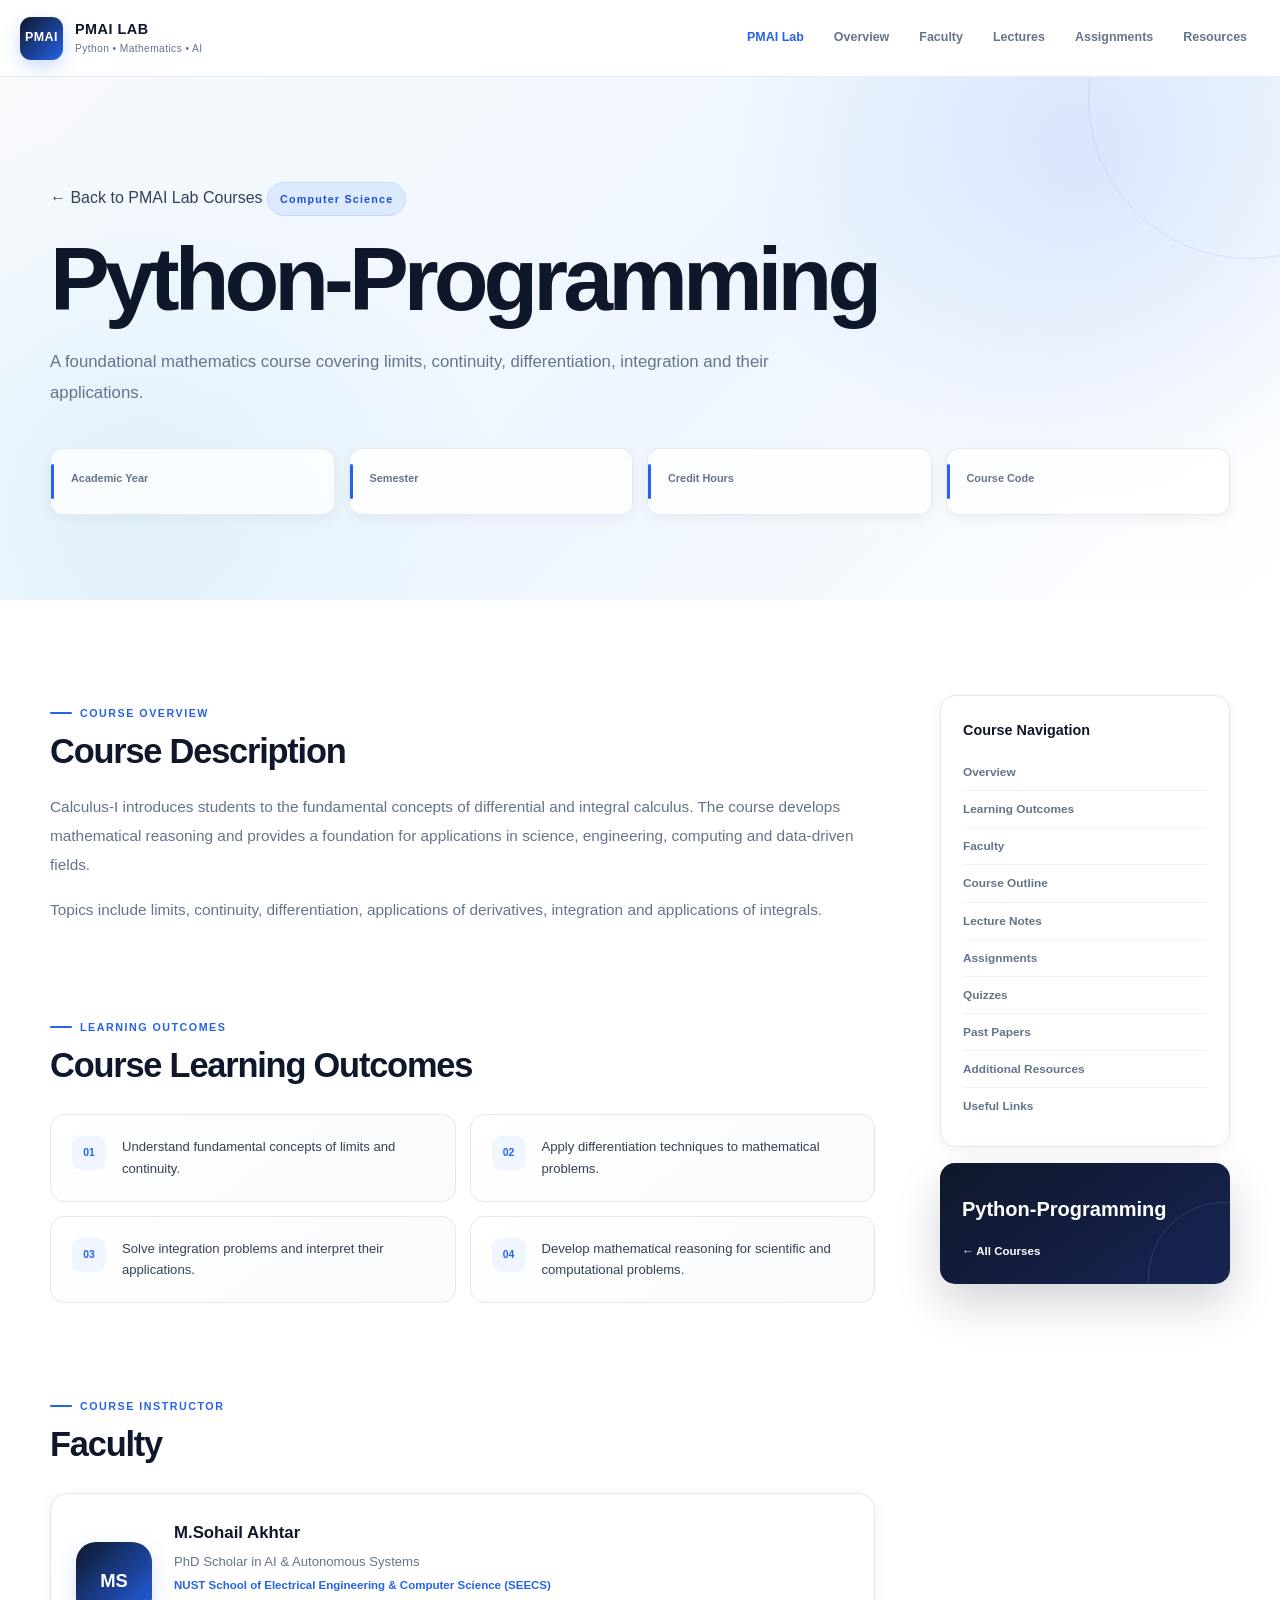
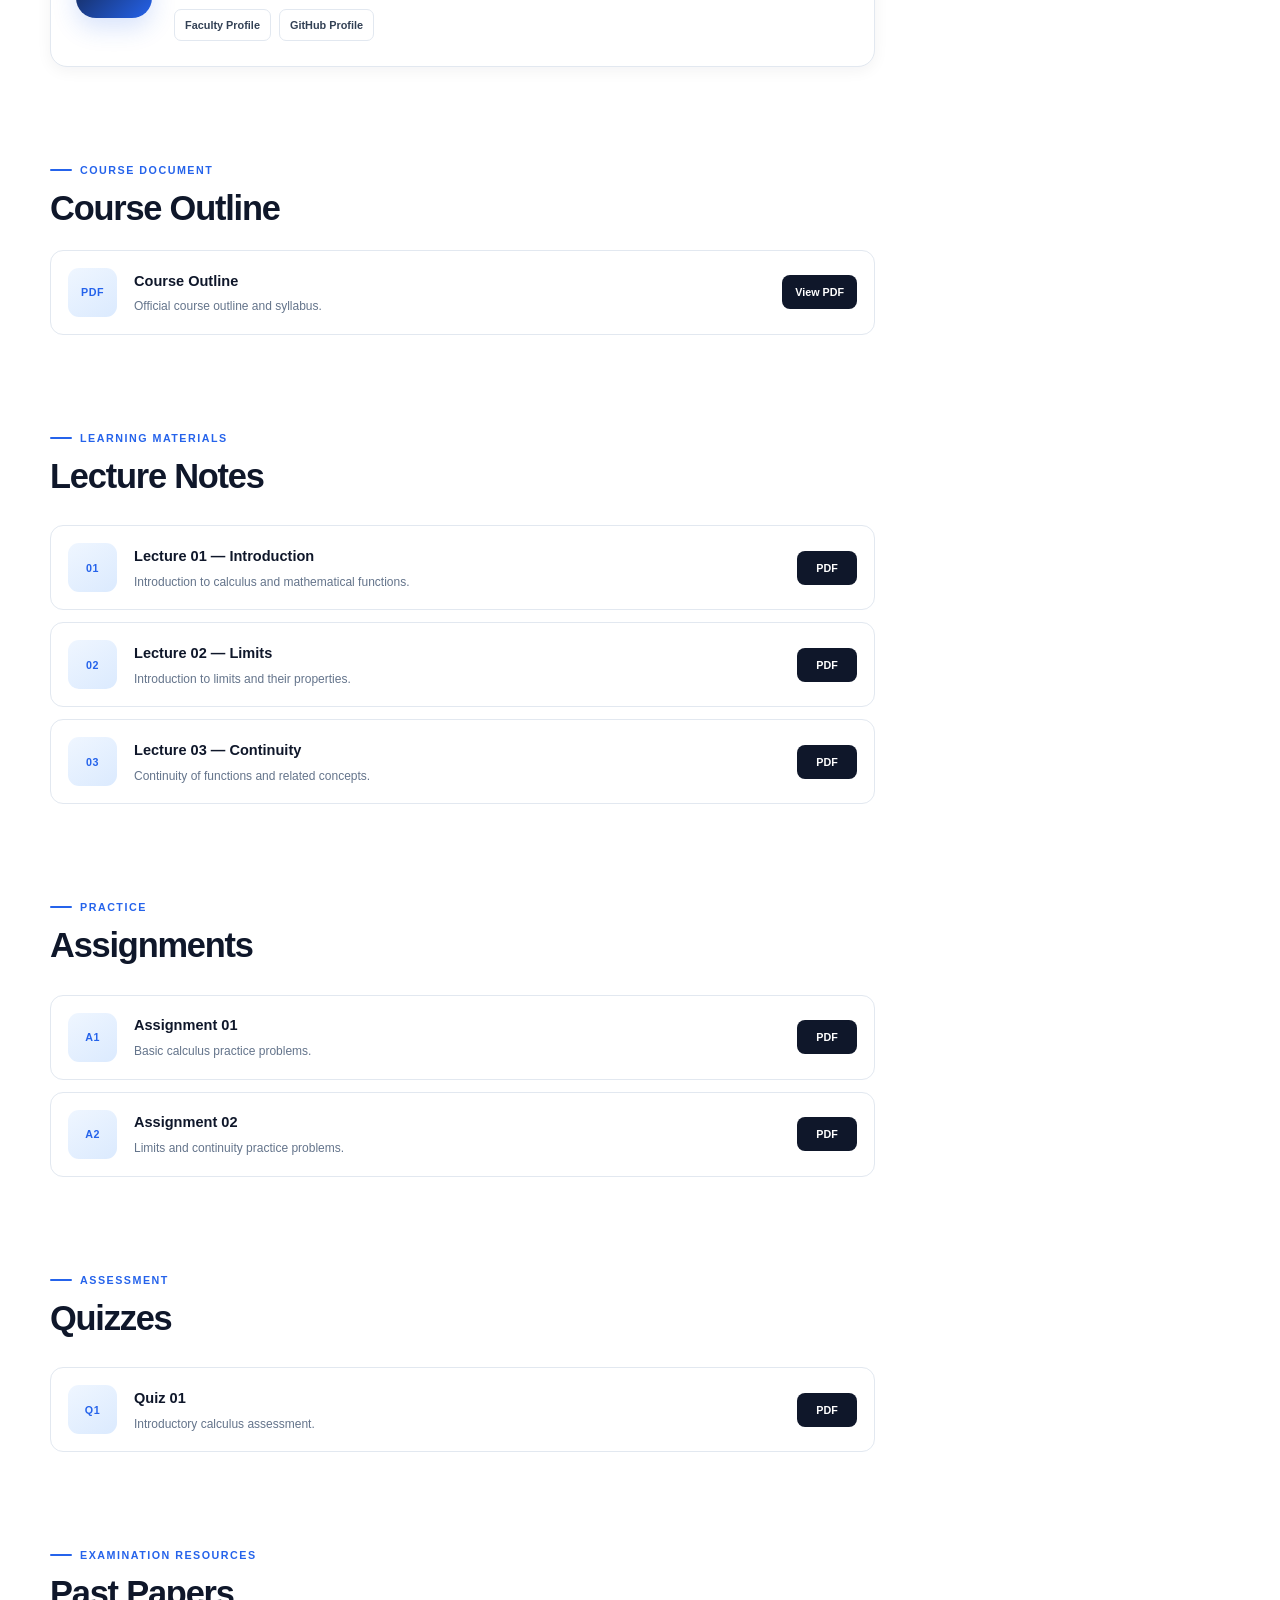
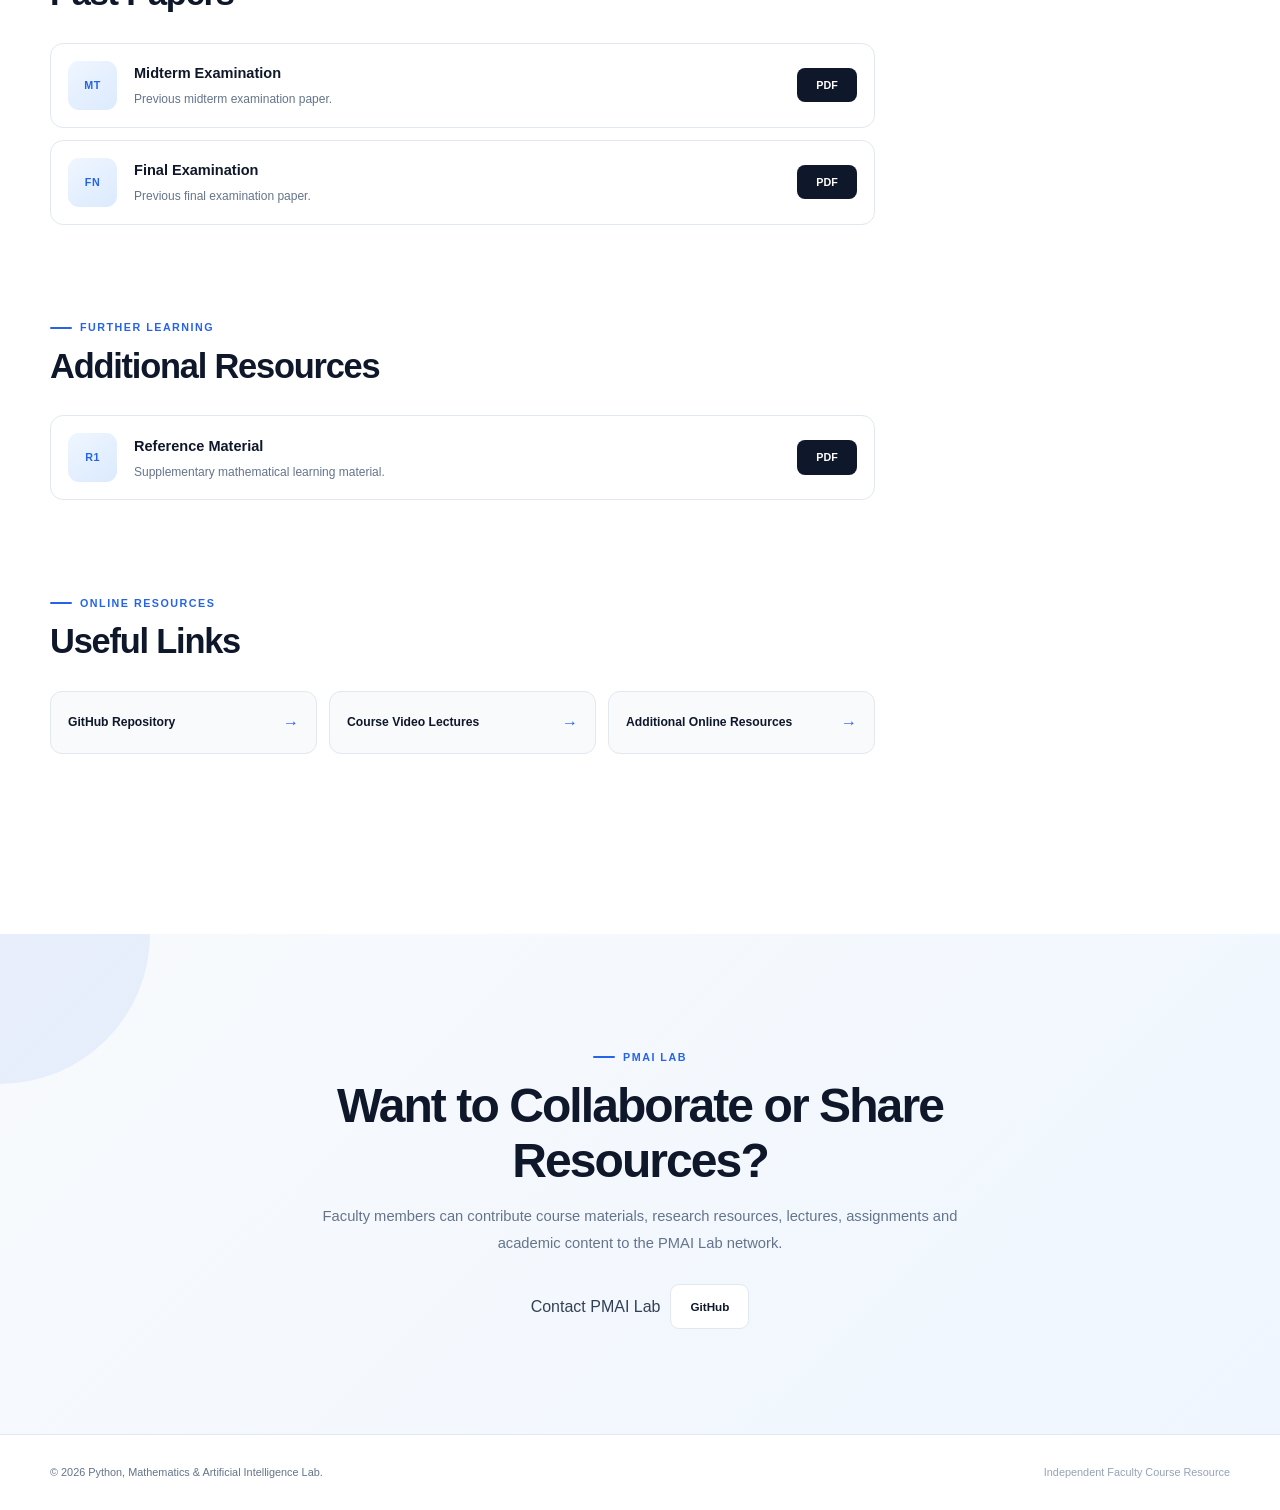
==== commit c2840f32: "Update course details and links in index.html" ====
--- a/index.html
+++ b/index.html
@@ -1123,28 +1123,30 @@
                         <div class="sidebar-card sidebar-highlight">
 
                             <span>
-                                MATH-101
+                                
                             </span>
 
                             <h3>
-                                Calculus-I
+                                Python-Programming
                             </h3>
 
                             <p>
-                                Mathematics
+                                
                             </p>
 
                             <p>
-                                2026–27 • Semester 1
+                                
                             </p>
 
 
                             <a
-                                href="https://python-mathematics-ai-lab.github.io/courses/courses.html">
+                                href="https://python-mathematics-ai-lab.github.io/courses/courses.html"
+                                 target="_blank"
+                                rel="noopener">
 
                                 ← All Courses
 
-                            </a>
+                           </a>
 
                         </div>
 
@@ -1192,7 +1194,8 @@
 
                     <a
                         href="https://python-mathematics-ai-lab.github.io/courses/contact.html"
-                        class="cta-primary">
+                        target="_blank"
+                        rel="noopener">
 
                         Contact PMAI Lab
 
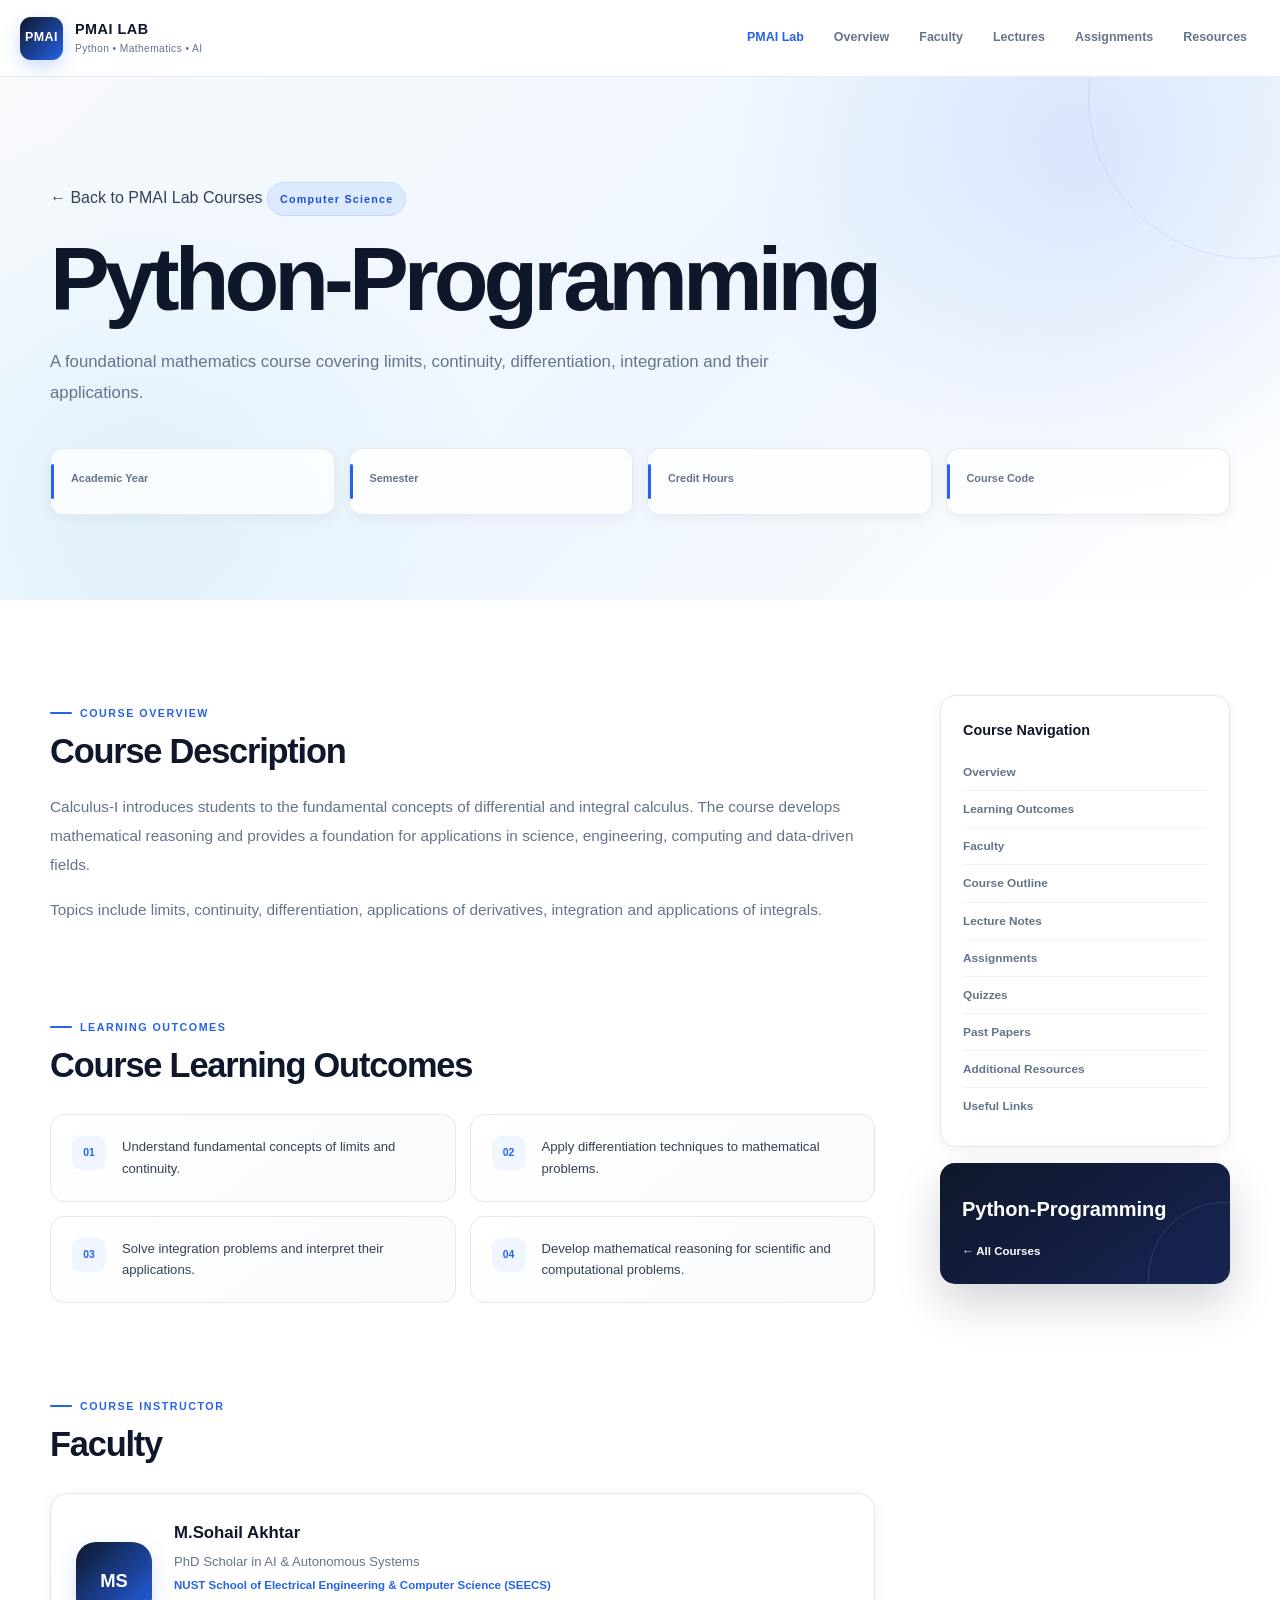
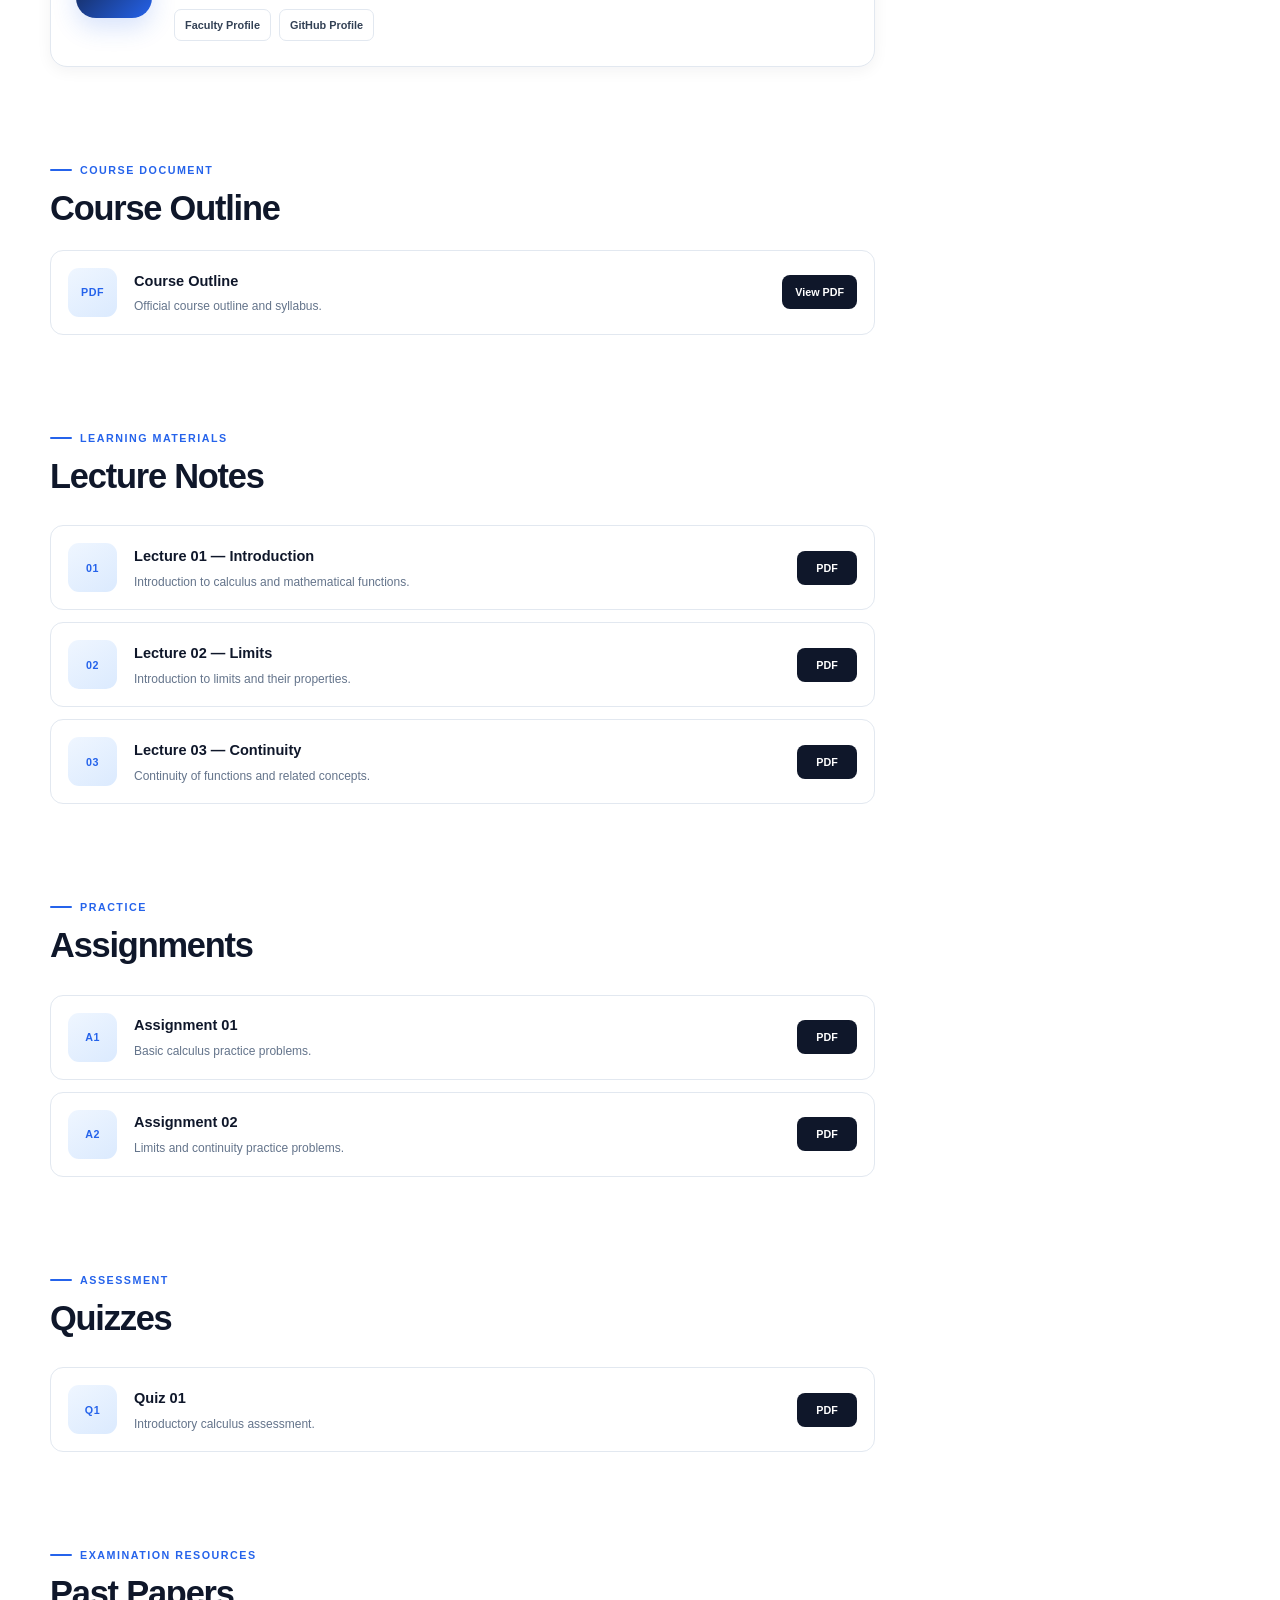
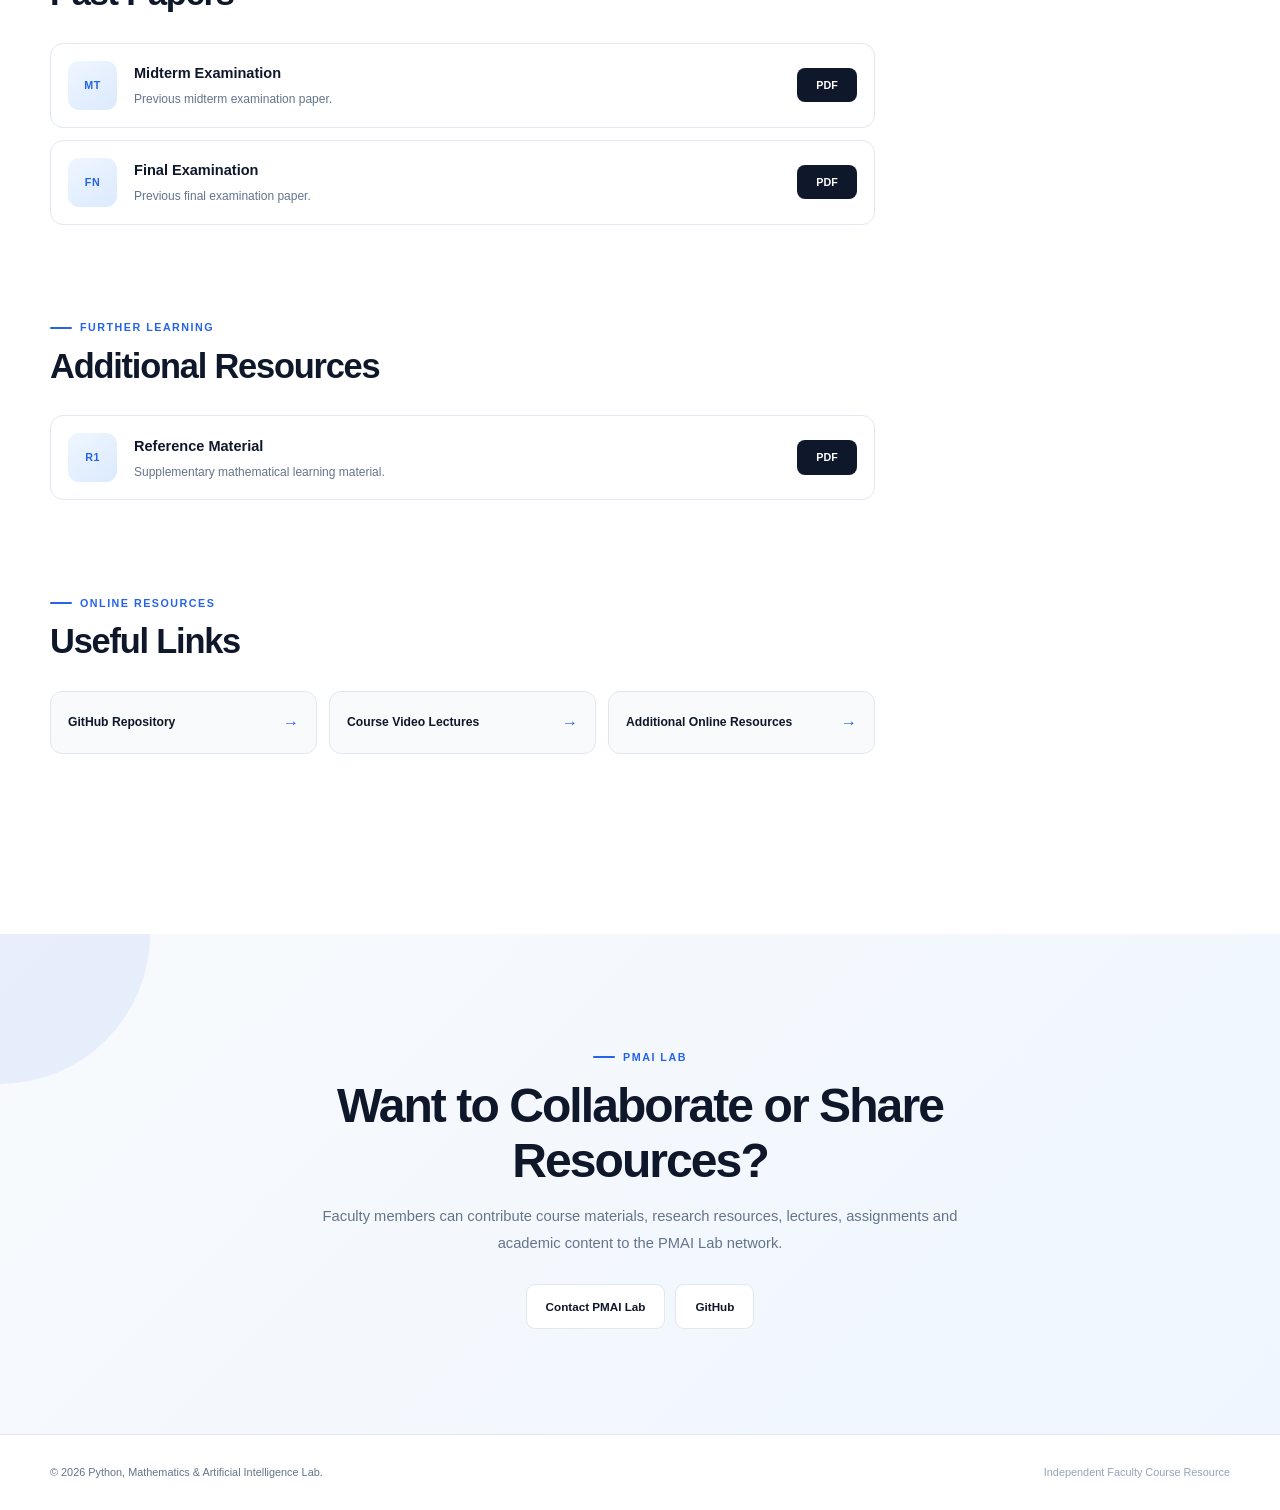
==== commit 9105a040: "Add 'cta-secondary' class to anchor tags Updated anchor tags to include 'cta-secondary' class." ====
--- a/index.html
+++ b/index.html
@@ -114,7 +114,8 @@
     <a href="https://python-mathematics-ai-lab.github.io/"
        class="PMAI Lab"
        target="_blank"
-       rel="noopener noreferrer">
+       rel="noopener noreferrer"
+        class="cta-secondary">
         PMAI Lab
     </a>
 </li>
@@ -1195,7 +1196,8 @@
                     <a
                         href="https://python-mathematics-ai-lab.github.io/courses/contact.html"
                         target="_blank"
-                        rel="noopener">
+                        rel="noopener"
+                        class="cta-secondary">
 
                         Contact PMAI Lab
 
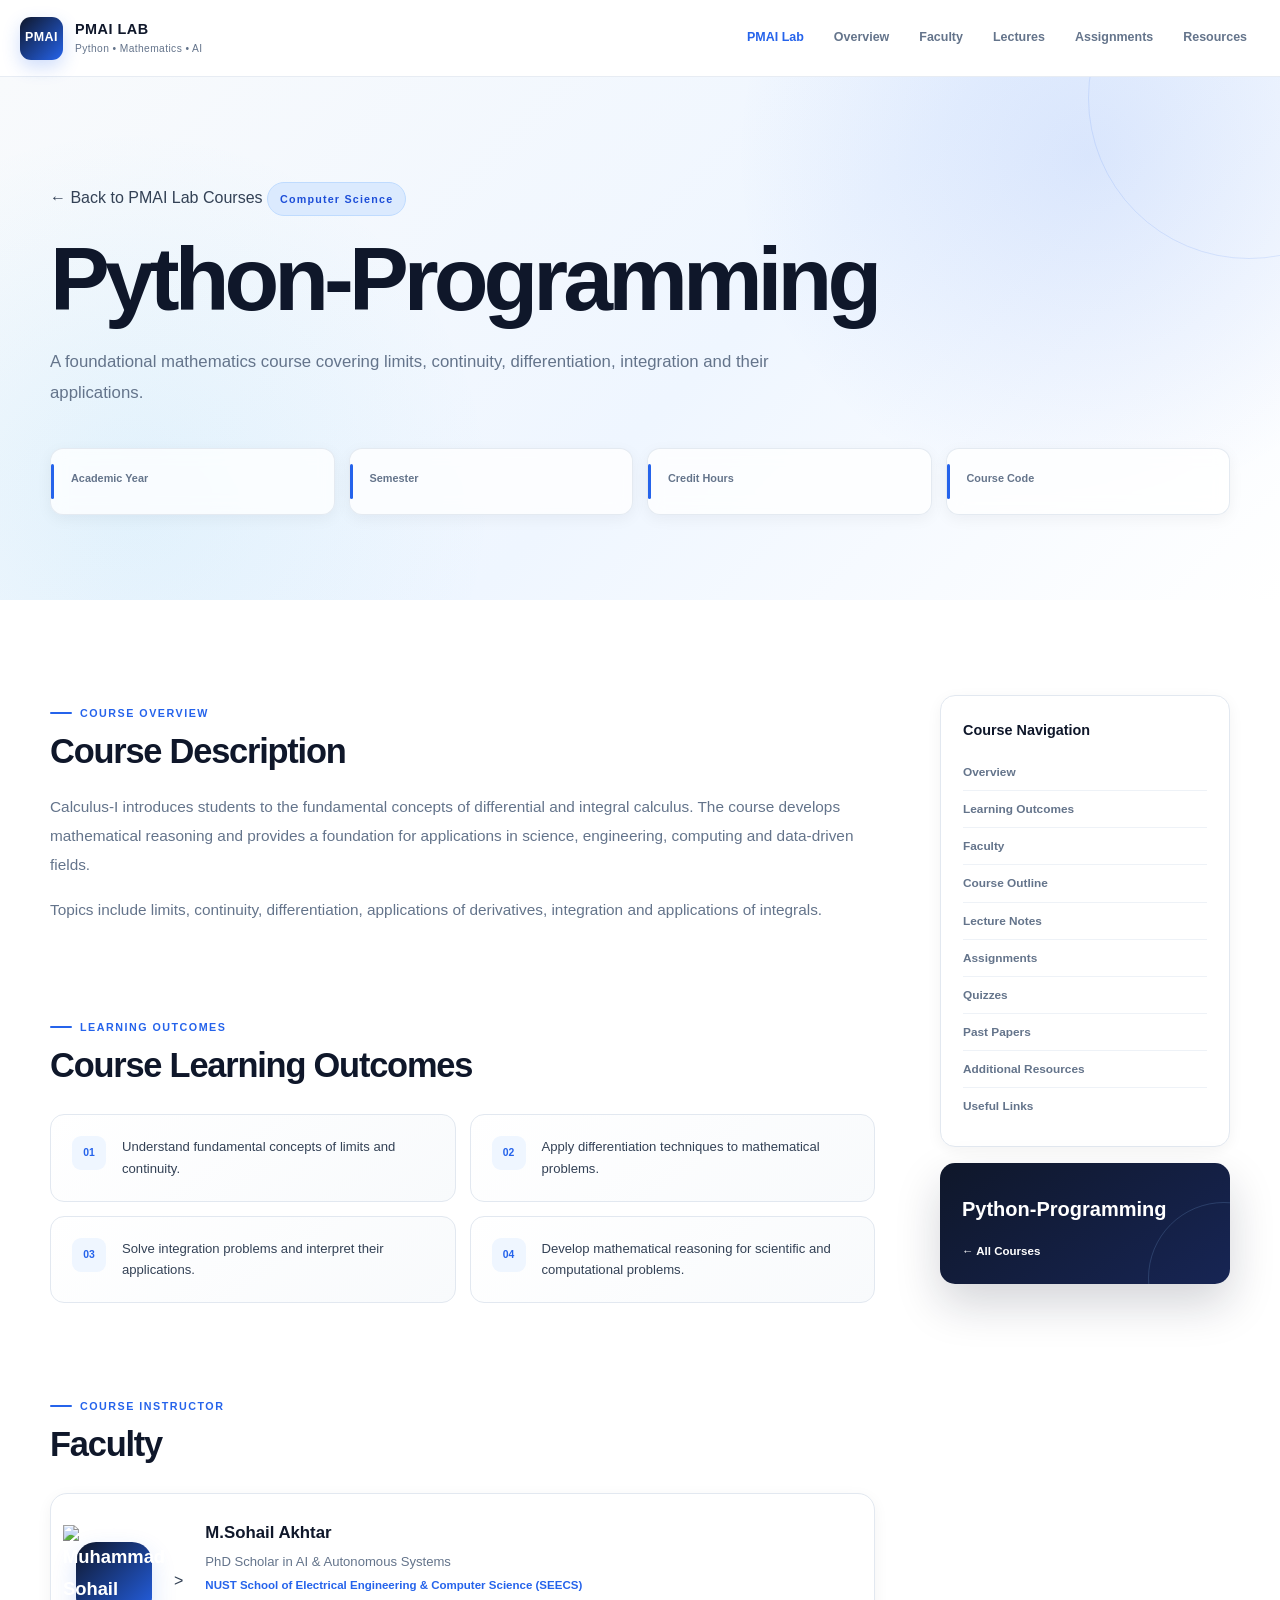
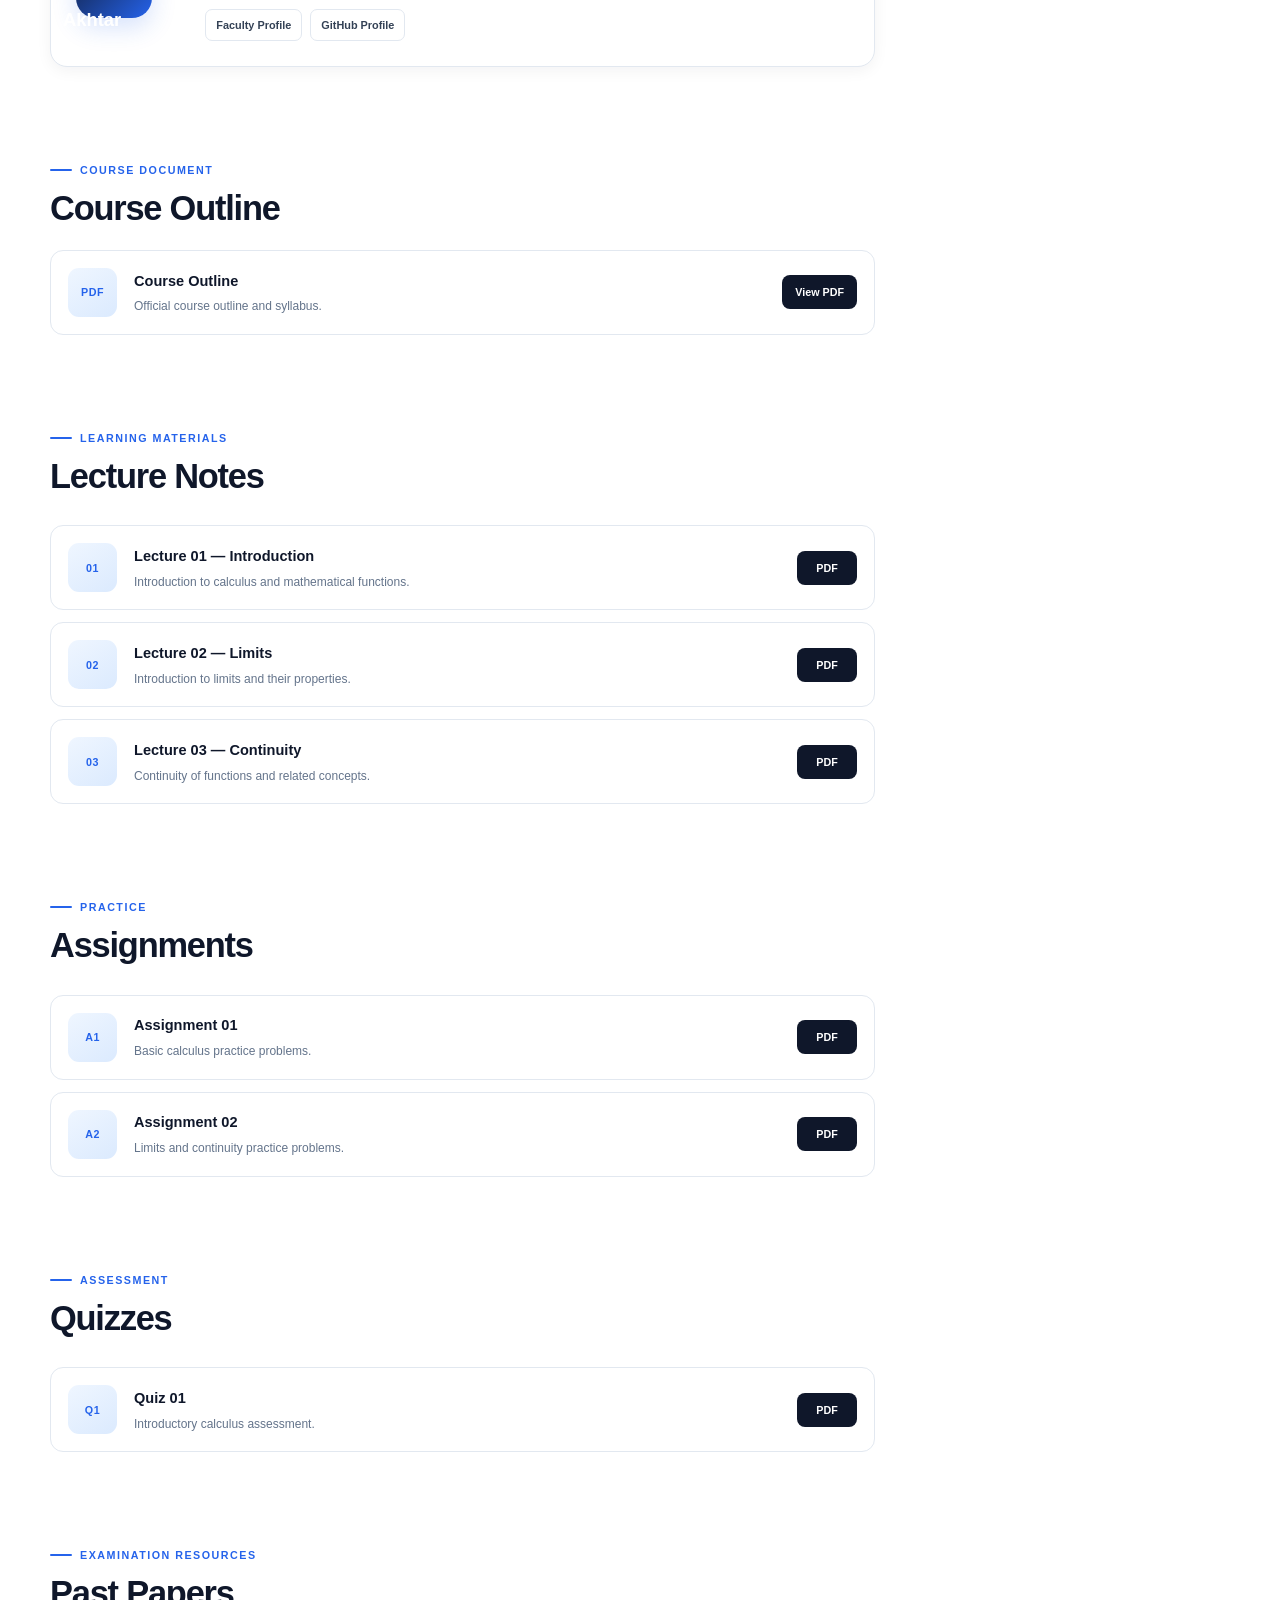
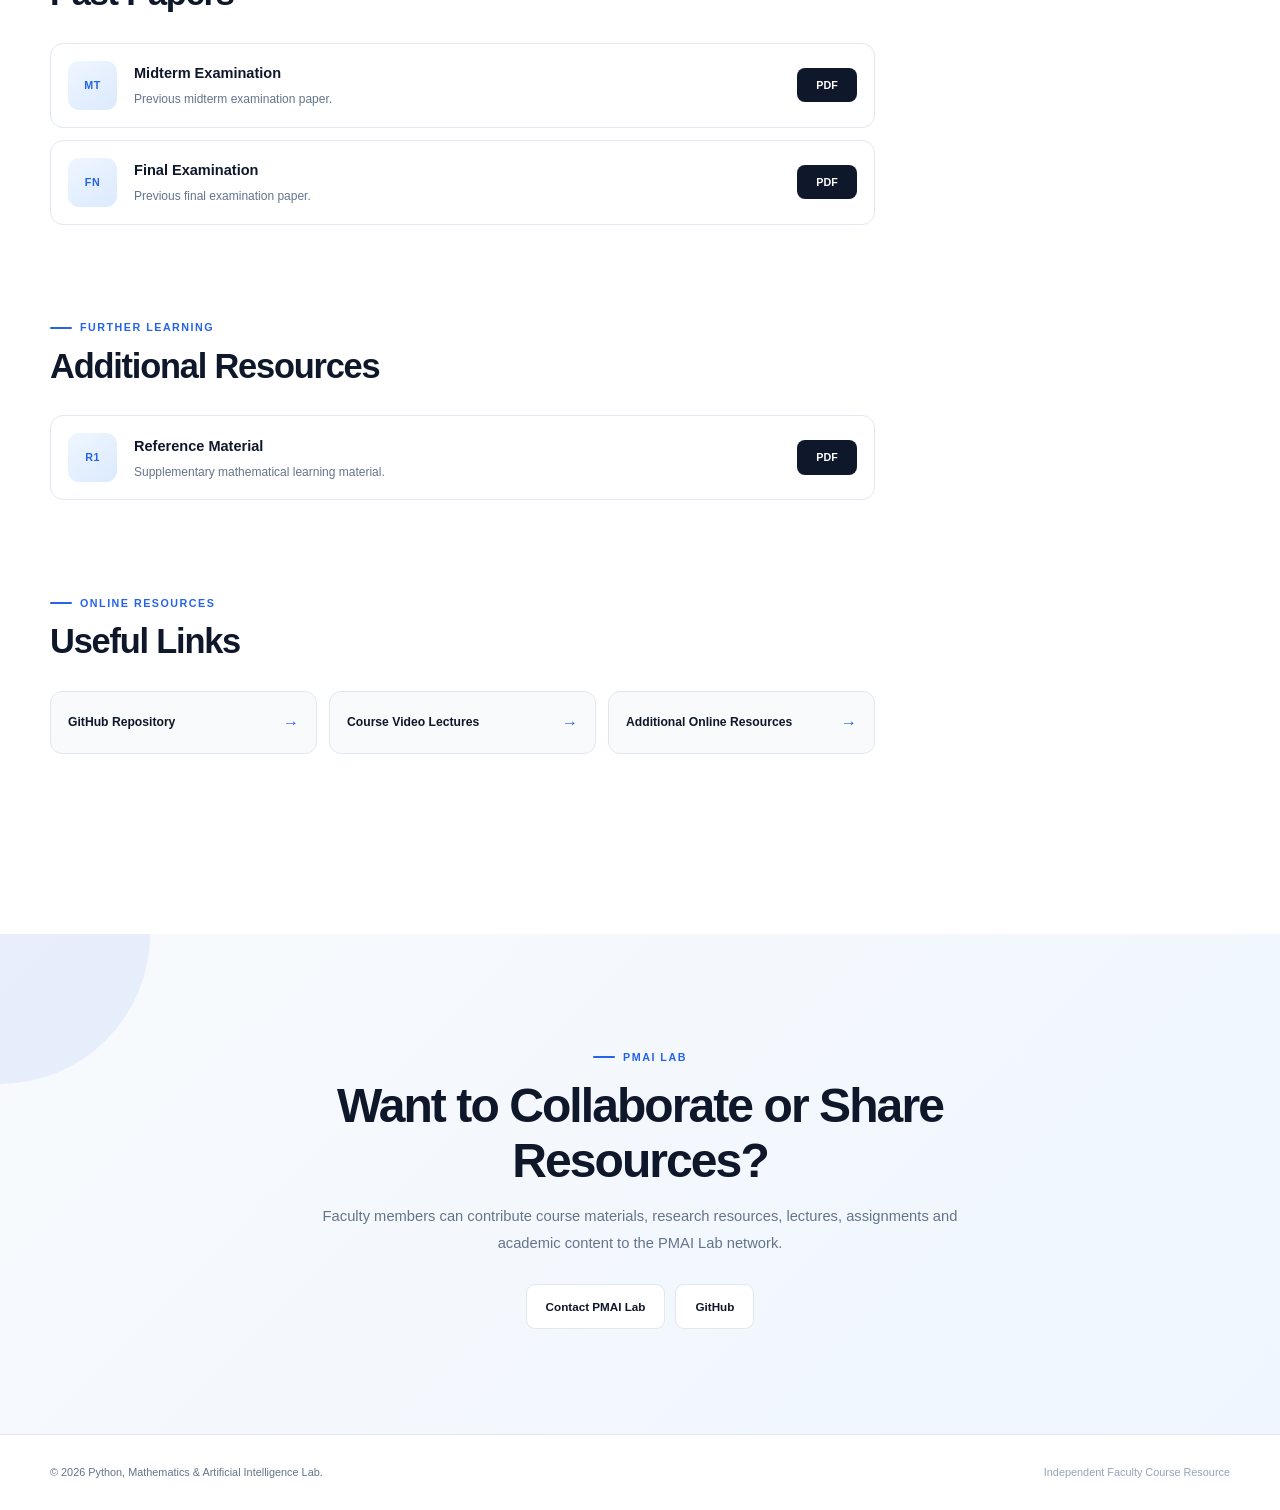
==== commit 4d0d6d77: "Replace faculty initials with an image" ====
--- a/index.html
+++ b/index.html
@@ -452,8 +452,9 @@
 
 
                                 <div class="faculty-avatar">
-                                    MS
-                                </div>
+    <img src="sohail-akhtar.jpg"
+         alt="Muhammad Sohail Akhtar">
+</div>>
 
 
                                 <div class="faculty-information">
@@ -1141,7 +1142,7 @@
 
 
                             <a
-                                href="https://python-mathematics-ai-lab.github.io/courses/courses.html"
+                                href="https://python-mathematics-ai-lab.github.io/courses.html"
                                  target="_blank"
                                 rel="noopener">
 
@@ -1194,7 +1195,7 @@
 
 
                     <a
-                        href="https://python-mathematics-ai-lab.github.io/courses/contact.html"
+                        href="https://python-mathematics-ai-lab.github.io/contact.html"
                         target="_blank"
                         rel="noopener"
                         class="cta-secondary">
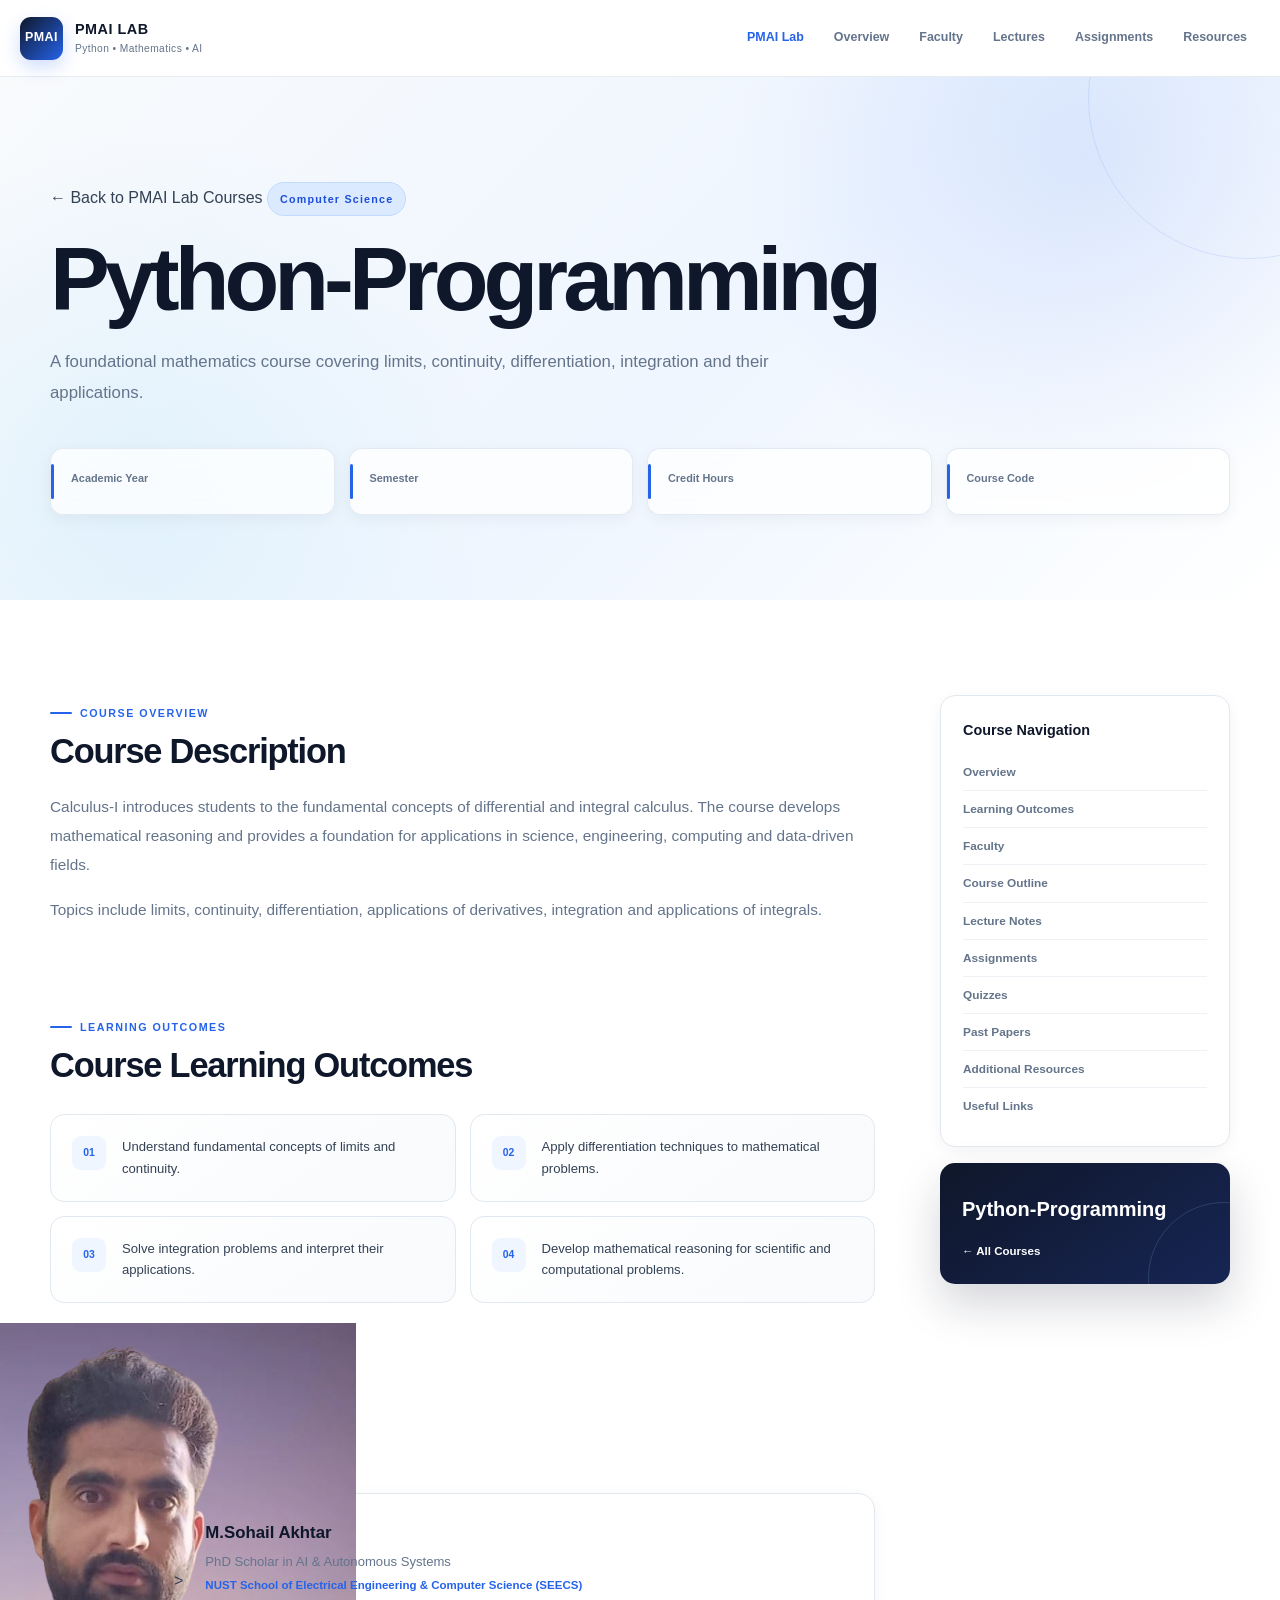
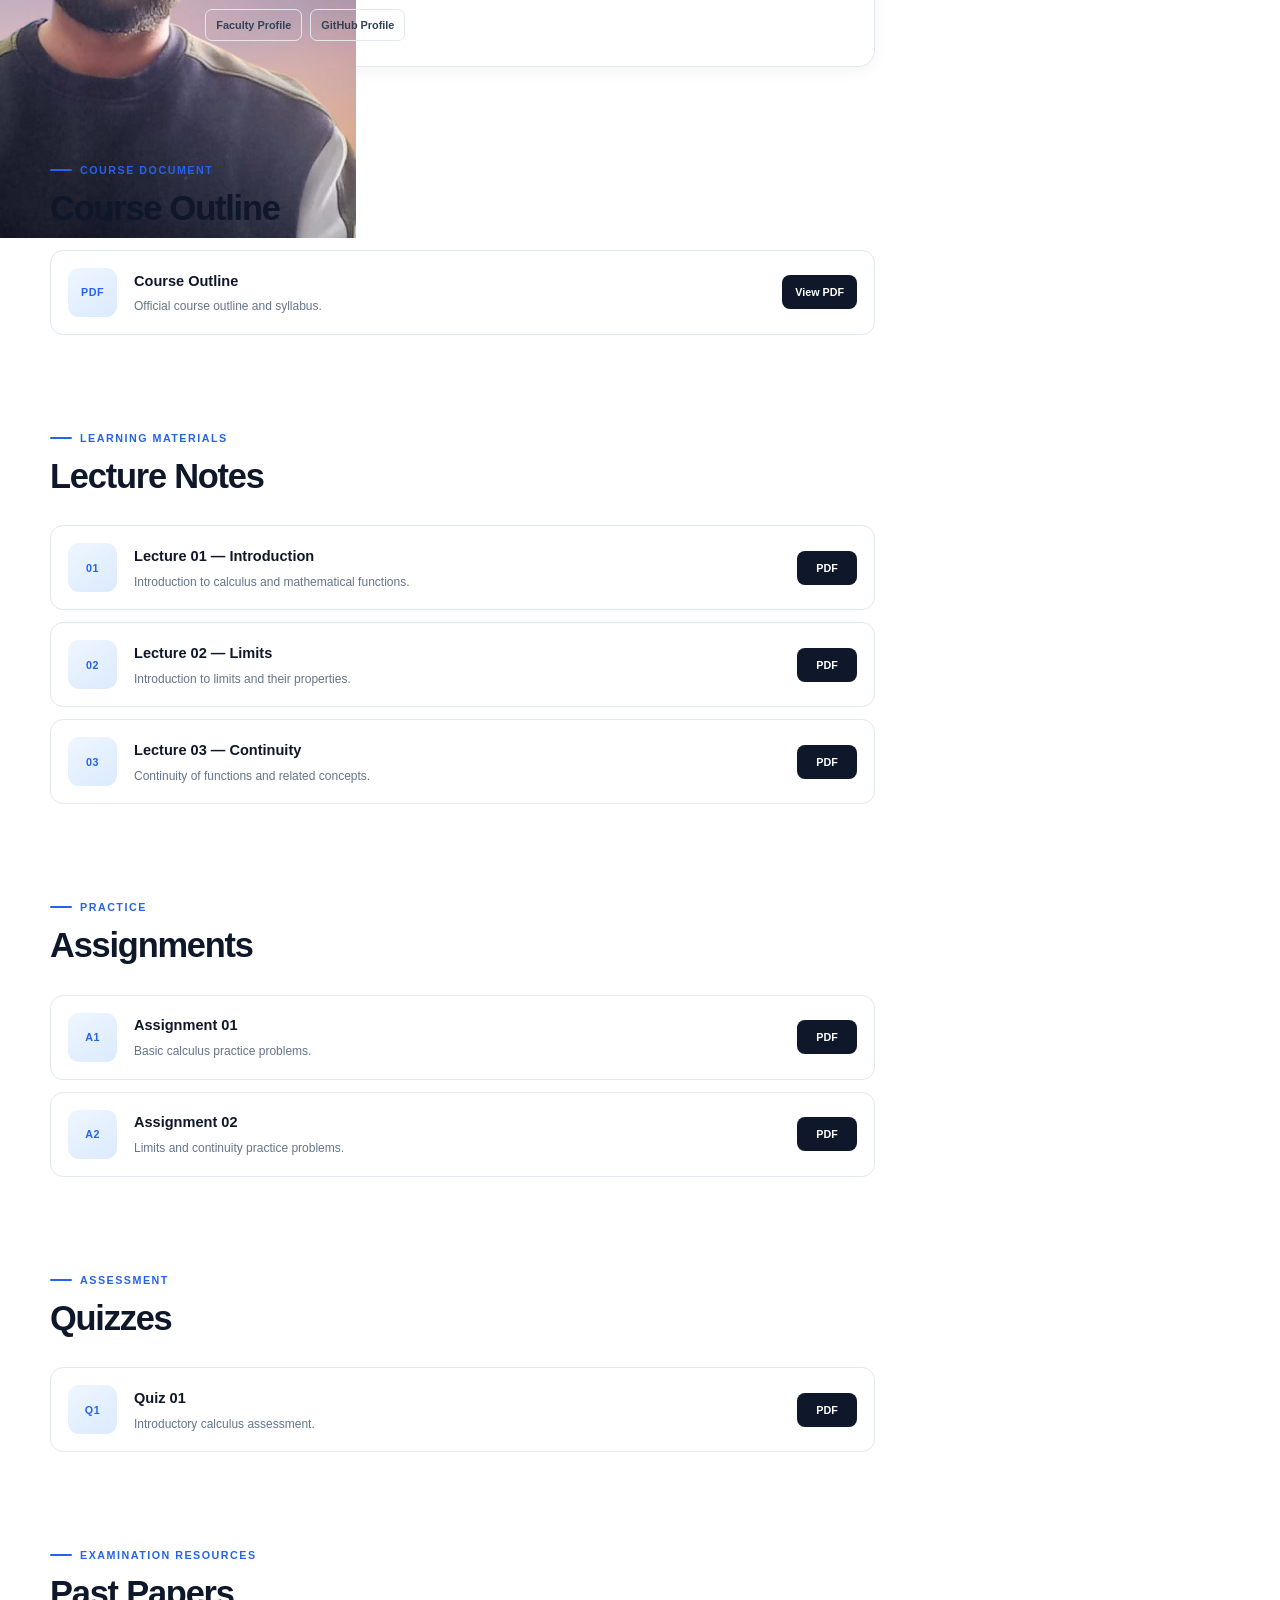
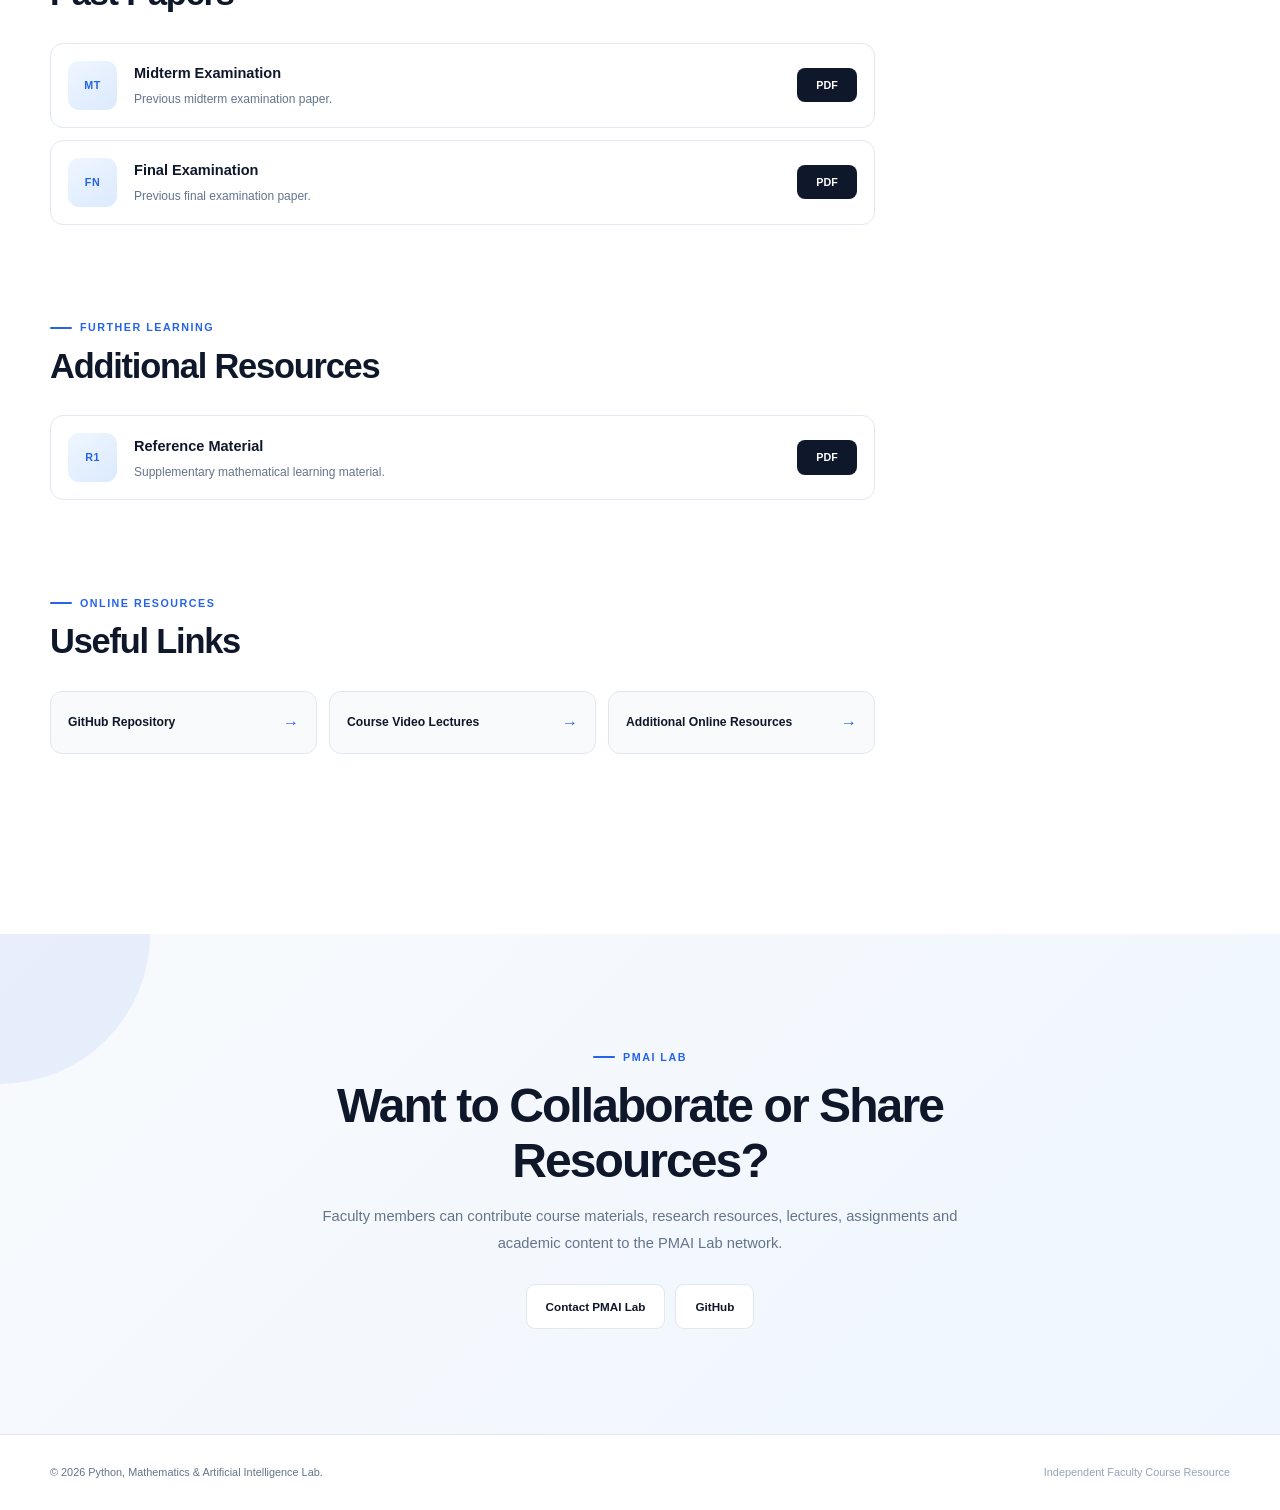
==== commit cca50707: "Update faculty image source from JPG to PNG" ====
--- a/index.html
+++ b/index.html
@@ -452,7 +452,7 @@
 
 
                                 <div class="faculty-avatar">
-    <img src="sohail-akhtar.jpg"
+    <img src="sohail-akhtar.png"
          alt="Muhammad Sohail Akhtar">
 </div>>
 
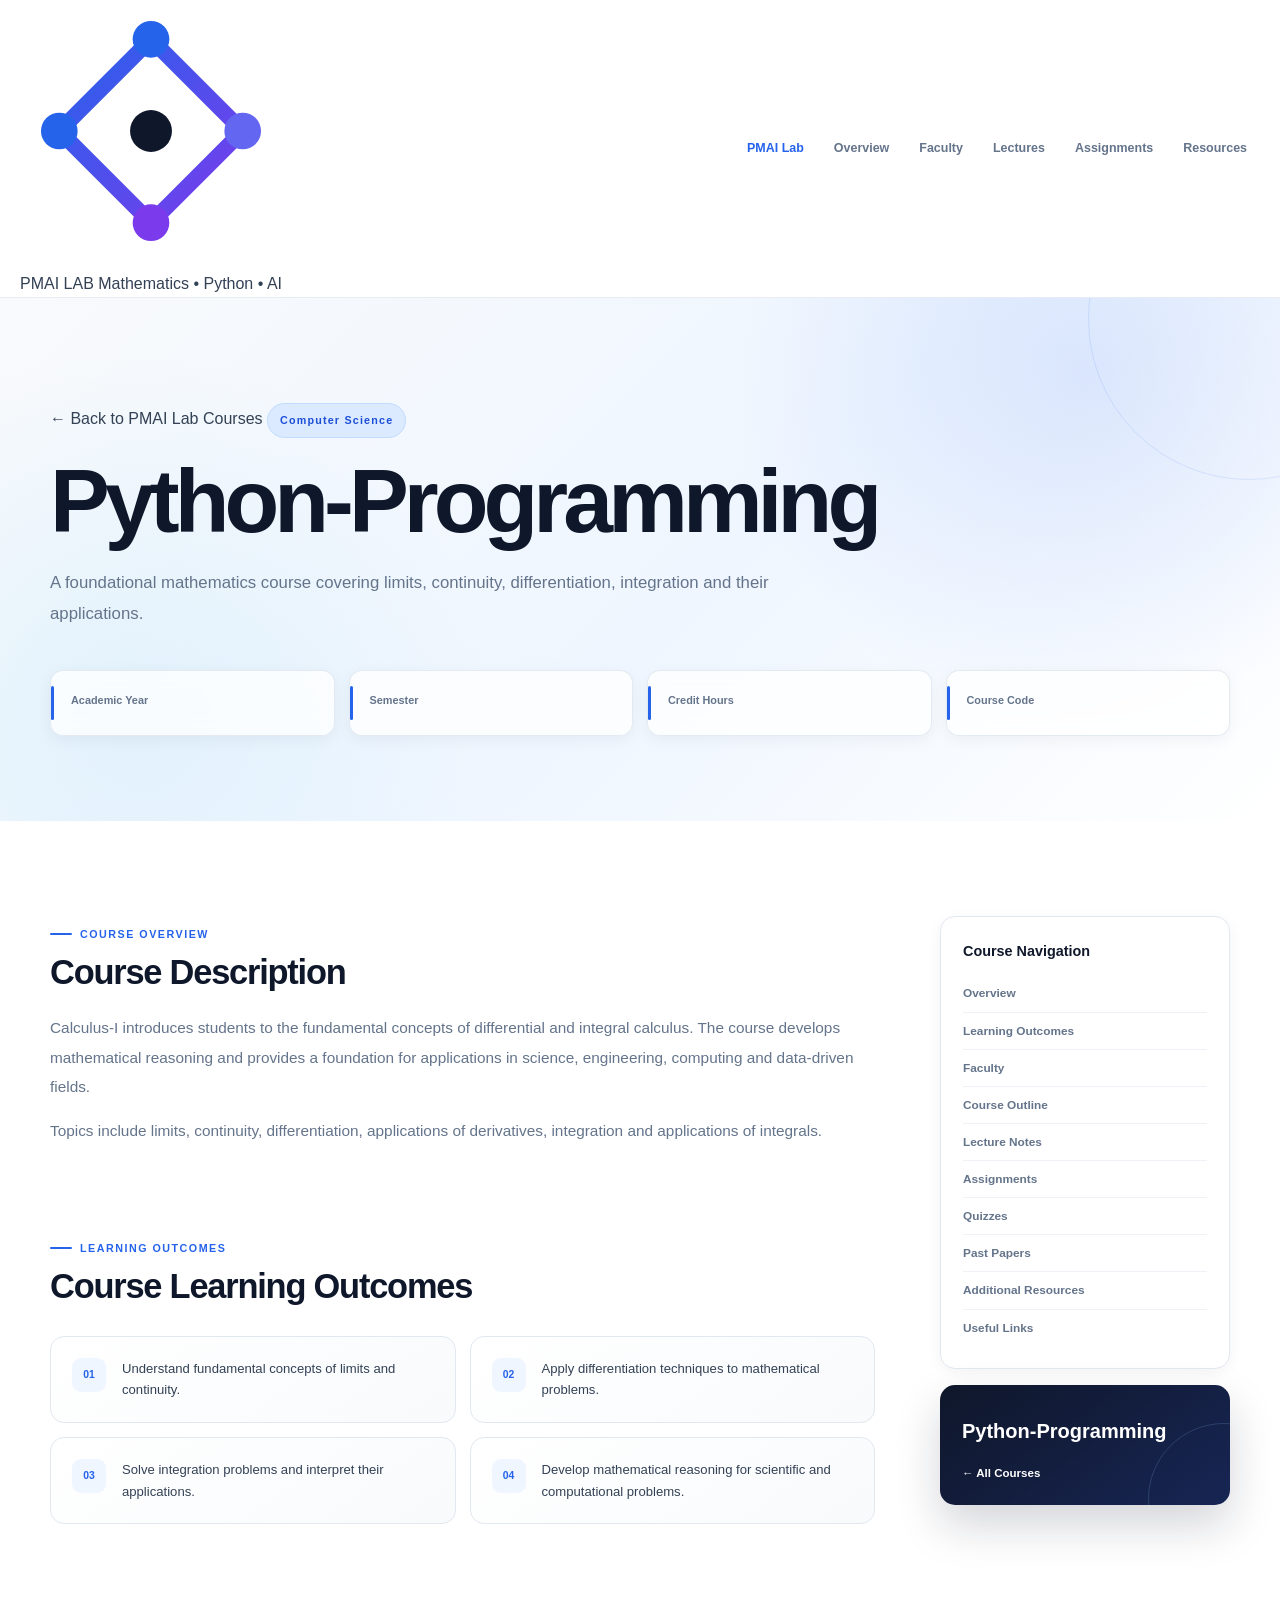
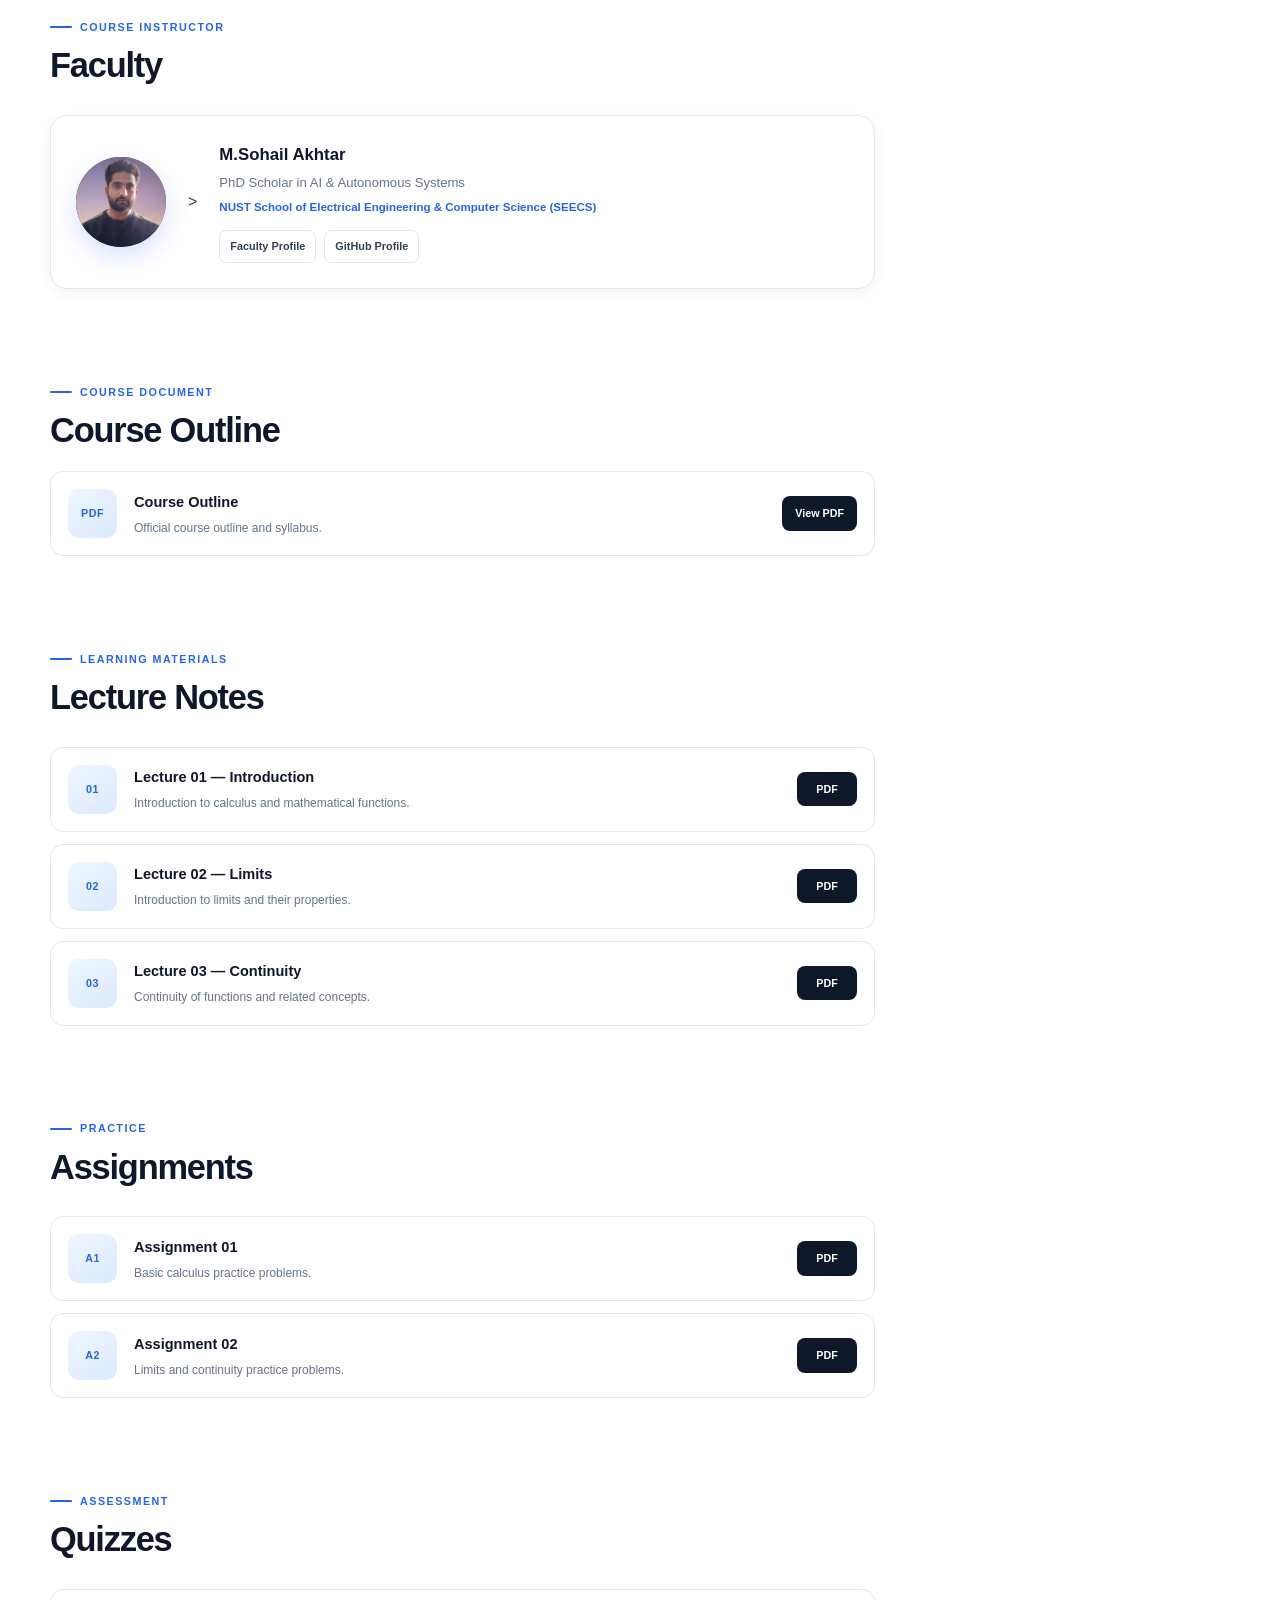
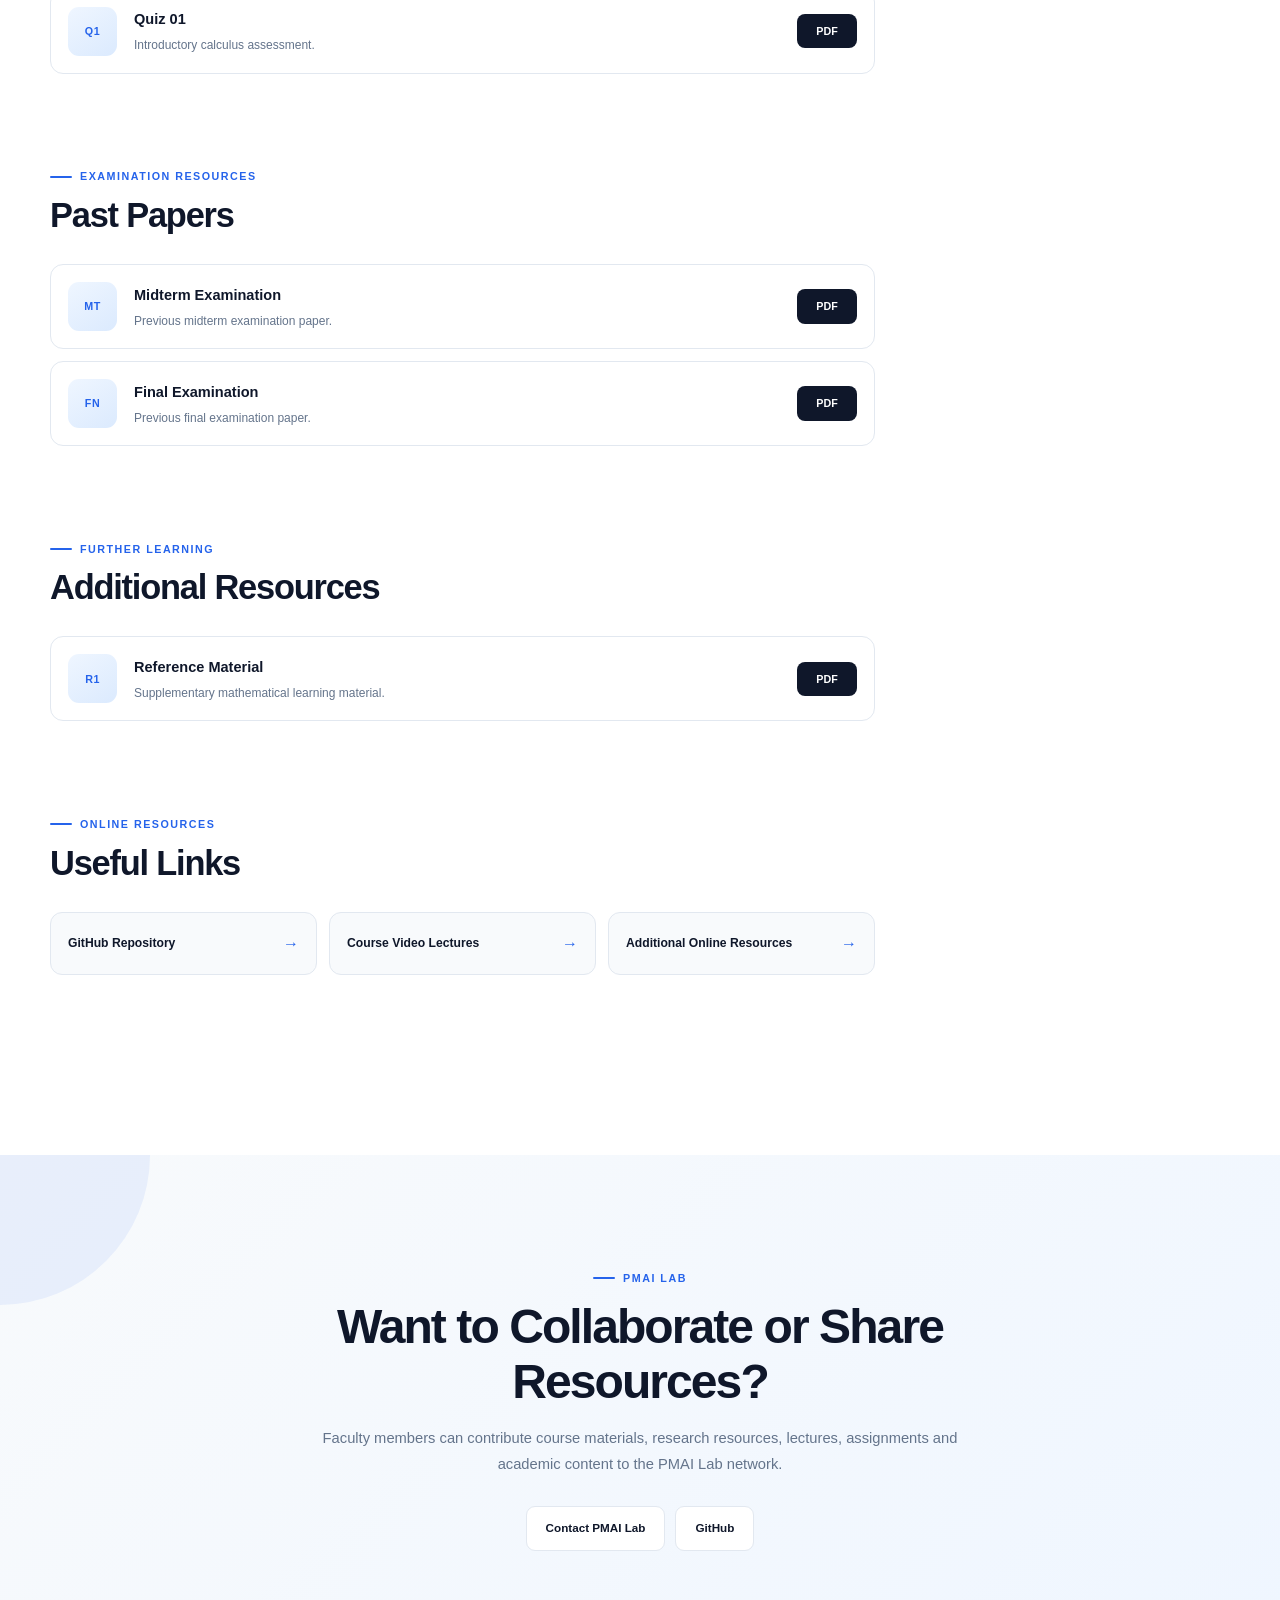
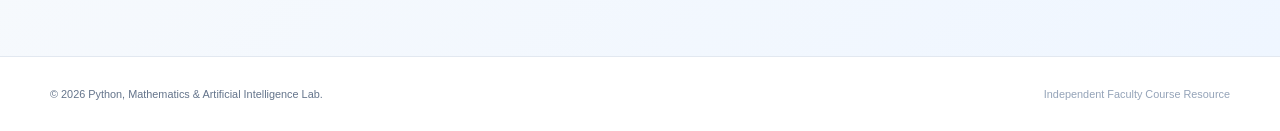
==== commit 47c84cd5: "Add logo and branding to index.html Added a logo section with SVG graphics and updated branding text" ====
--- a/index.html
+++ b/index.html
@@ -64,27 +64,32 @@
                 <!-- =================================================
                              PMAI LAB BRAND
                 ================================================== -->
-
-                <a href="https://python-mathematics-ai-lab.github.io/courses/"
-                   class="course-brand">
-
-                    <span class="brand-symbol">
-                        PMAI
-                    </span>
-
-                    <span class="brand-text">
-
-                        <strong>
-                            PMAI LAB
-                        </strong>
-
-                        <small>
-                            Python • Mathematics • AI
-                        </small>
-
-                    </span>
-
-                </a>
+     <a href="index.html" class="navbar-logo" aria-label="PMAI Lab Home">
+  <div class="logo-symbol">
+    <svg viewBox="0 0 100 100" fill="none" xmlns="http://www.w3.org/2000/svg">
+      <defs>
+        <linearGradient id="pmaiGlow" x1="0%" y1="0%" x2="100%" y2="100%">
+          <stop offset="0%" stop-color="#2563eb"/>
+          <stop offset="100%" stop-color="#7c3aed"/>
+        </linearGradient>
+      </defs>
+      <!-- Geometry / Network Symbol -->
+      <polygon points="50,15 85,50 50,85 15,50" stroke="url(#pmaiGlow)" stroke-width="6" fill="none"/>
+      <line x1="50" y1="15" x2="50" y2="85" stroke="url(#pmaiGlow)" stroke-width="3" stroke-dasharray="4 4"/>
+      <line x1="15" y1="50" x2="85" y2="50" stroke="url(#pmaiGlow)" stroke-width="3" stroke-dasharray="4 4"/>
+      <circle cx="50" cy="15" r="7" fill="#2563eb"/>
+      <circle cx="85" cy="50" r="7" fill="#6366f1"/>
+      <circle cx="50" cy="85" r="7" fill="#7c3aed"/>
+      <circle cx="15" cy="50" r="7" fill="#2563eb"/>
+      <circle cx="50" cy="50" r="8" fill="#0f172a"/>
+    </svg>
+  </div>
+
+  <div class="logo-text">
+    <span class="logo-main">PMAI <span class="accent">LAB</span></span>
+    <span class="logo-sub">Mathematics • Python • AI</span>
+  </div>
+</a>
 
 
                 <!-- =================================================
--- a/course-page.css
+++ b/course-page.css
@@ -2100,6 +2100,18 @@
 
 }
 
+.faculty-avatar {
+    width: 90px;
+    height: 90px;
+    border-radius: 50%;
+    overflow: hidden;
+}
+
+.faculty-avatar img {
+    width: 100%;
+    height: 100%;
+    object-fit: cover;
+}
 
 /* =========================================================
    18. REDUCED MOTION
